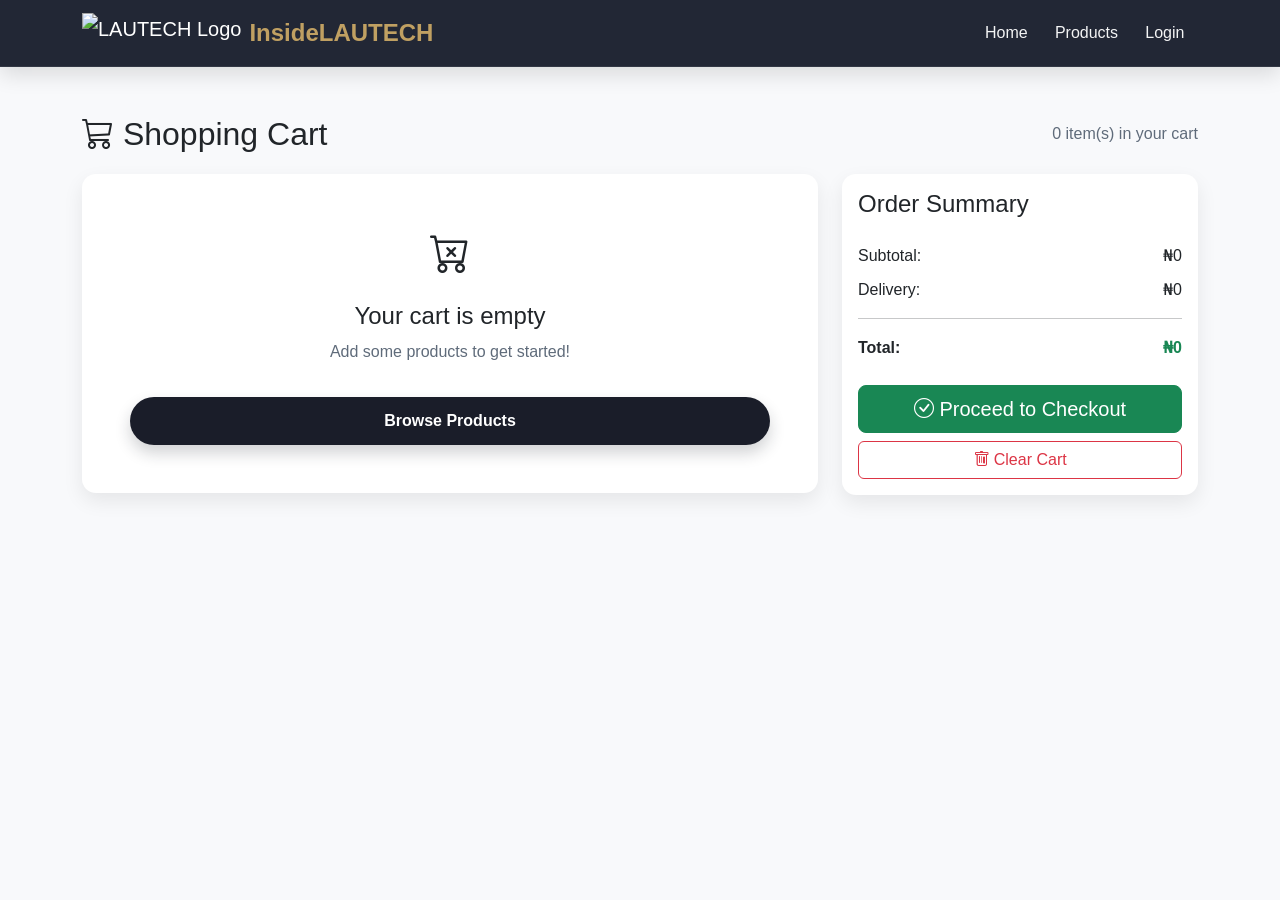
==== pages/cart.html @ 65b155cd "Enhance product and cart pages: update product listings, improve cart layout, and add item count dis" ====
<!DOCTYPE html>
<html lang="en">

<head>
    <meta charset="UTF-8">
    <meta name="viewport" content="width=device-width, initial-scale=1.0">
    <title>Shopping Cart - InsideLAUTECH</title>
    <link href="https://cdn.jsdelivr.net/npm/bootstrap@5.3.0/dist/css/bootstrap.min.css" rel="stylesheet">
    <link rel="stylesheet" href="https://cdn.jsdelivr.net/npm/bootstrap-icons@1.10.0/font/bootstrap-icons.css">
    <link rel="stylesheet" href="../css/styles.css">
    <style>
        .cart-page {
            background: #f8f9fb;
            min-height: 100vh;
        }

        .cart-header {
            display: flex;
            justify-content: space-between;
            align-items: center;
            flex-wrap: wrap;
            gap: 0.75rem;
            margin-bottom: 1.3rem;
        }

        .cart-header p {
            margin-bottom: 0;
            color: #5f6b7a;
        }

        .cart-item-card,
        .cart-summary-card,
        .empty-cart-card {
            border: 0;
            border-radius: 14px;
            box-shadow: 0 8px 20px rgba(0, 0, 0, 0.08);
        }

        .cart-item-card {
            overflow: hidden;
            border-left: 4px solid rgba(192, 160, 98, 0.55);
        }

        .cart-thumb {
            width: 80px;
            height: 80px;
            object-fit: cover;
            border-radius: 10px;
            border: 1px solid #eef1f5;
        }

        .qty-btn {
            min-width: 34px;
            border-radius: 8px !important;
        }

        .qty-input {
            max-width: 56px;
            border-radius: 8px !important;
            font-weight: 600;
            background: #f8fafc;
        }

        .cart-item-price {
            color: #7f642e;
            font-weight: 700;
        }

        @media (max-width: 767px) {
            .cart-summary-card {
                margin-top: 1rem;
            }

            .cart-item-meta {
                margin-top: 0.75rem;
            }
        }
    </style>
</head>

<body class="cart-page">
    <nav class="navbar navbar-expand-lg navbar-dark bg-dark sticky-top">
        <div class="container">
            <a class="navbar-brand d-flex align-items-center" href="../index.html">
                <img src="../assets/lautech.png" alt="LAUTECH Logo" height="40" class="me-2">
                <span class="brand-text">InsideLAUTECH</span>
            </a>
            <button class="navbar-toggler" type="button" data-bs-toggle="collapse" data-bs-target="#navbarNav">
                <span class="navbar-toggler-icon"></span>
            </button>
            <div class="collapse navbar-collapse" id="navbarNav">
                <ul class="navbar-nav ms-auto">
                    <li class="nav-item">
                        <a class="nav-link" href="../index.html">Home</a>
                    </li>
                    <li class="nav-item">
                        <a class="nav-link" href="products.html">Products</a>
                    </li>
                    <li class="nav-item">
                        <a class="nav-link" href="login.html">Login</a>
                    </li>
                </ul>
            </div>
        </div>
    </nav>

    <div class="container my-5">
        <div class="cart-header">
            <h2 class="text-dark mb-0"><i class="bi bi-cart3"></i> Shopping Cart</h2>
            <p id="cartMeta">0 item(s) in your cart</p>
        </div>

        <div class="row">
            <div class="col-md-8">
                <div id="cartItems">
                    <!-- Cart items will load here -->
                </div>
            </div>

            <div class="col-md-4">
                <div class="card cart-summary-card bg-white text-dark">
                    <div class="card-body">
                        <h4 class="mb-4">Order Summary</h4>
                        <div class="d-flex justify-content-between mb-2">
                            <span>Subtotal:</span>
                            <span id="subtotal">₦0</span>
                        </div>
                        <div class="d-flex justify-content-between mb-2">
                            <span>Delivery:</span>
                            <span id="delivery">₦500</span>
                        </div>
                        <hr>
                        <div class="d-flex justify-content-between mb-4">
                            <strong>Total:</strong>
                            <strong id="total" class="text-success">₦0</strong>
                        </div>
                        <button onclick="checkout()" class="btn btn-success w-100 btn-lg">
                            <i class="bi bi-check-circle"></i> Proceed to Checkout
                        </button>
                        <button onclick="clearCart()" class="btn btn-outline-danger w-100 mt-2">
                            <i class="bi bi-trash"></i> Clear Cart
                        </button>
                    </div>
                </div>
            </div>
        </div>
    </div>

    <script src="../js/main.js"></script>
    <script src="https://js.paystack.co/v1/inline.js"></script>
    <script>
        const renderCart = () => {
            const cartItems = document.getElementById('cartItems')
            const cartMeta = document.getElementById('cartMeta')
            const totalItems = cart.reduce((sum, item) => sum + item.quantity, 0)

            if (cartMeta) {
                cartMeta.textContent = `${totalItems} item(s) in your cart`
            }

            if (cart.length === 0) {
                cartItems.innerHTML = `
                    <div class="card empty-cart-card bg-white text-center p-5">
                        <i class="bi bi-cart-x fs-1 mb-3"></i>
                        <h4>Your cart is empty</h4>
                        <p class="text-muted">Add some products to get started!</p>
                        <a href="products.html" class="btn btn-primary mt-3">Browse Products</a>
                    </div>
                `
                updateSummary()
                return
            }

            cartItems.innerHTML = cart.map(item => `
                <div class="card cart-item-card bg-white text-dark mb-3">
                    <div class="card-body">
                        <div class="row align-items-center">
                            <div class="col-md-2">
                                <img src="${item.image}" class="cart-thumb" alt="${item.name}"
                                     onerror="this.src='https://via.placeholder.com/100?text=${item.name}'"
                                     >
                            </div>
                            <div class="col-md-4">
                                <h5>${item.name}</h5>
                                <p class="text-muted small mb-0">${item.description || 'Campus product item'}</p>
                            </div>
                            <div class="col-md-2 cart-item-meta">
                                <p class="cart-item-price mb-0">₦${item.price.toLocaleString()}</p>
                            </div>
                            <div class="col-md-2 cart-item-meta">
                                <div class="input-group">
                                    <button class="btn btn-outline-secondary qty-btn" onclick="changeQuantity(${item.id}, ${item.quantity - 1})">-</button>
                                    <input type="text" class="form-control text-center qty-input" value="${item.quantity}" readonly>
                                    <button class="btn btn-outline-secondary qty-btn" onclick="changeQuantity(${item.id}, ${item.quantity + 1})">+</button>
                                </div>
                            </div>
                            <div class="col-md-2 text-end cart-item-meta">
                                <p class="fw-bold mb-2">₦${(item.price * item.quantity).toLocaleString()}</p>
                                <button onclick="removeItem(${item.id})" class="btn btn-sm btn-danger">
                                    <i class="bi bi-trash"></i> Remove
                                </button>
                            </div>
                        </div>
                    </div>
                </div>
            `).join('')

            updateSummary()
        }

        const updateSummary = () => {
            const subtotal = getCartTotal()
            const delivery = cart.length > 0 ? 500 : 0
            const total = subtotal + delivery

            document.getElementById('subtotal').textContent = `₦${subtotal.toLocaleString()}`
            document.getElementById('delivery').textContent = `₦${delivery.toLocaleString()}`
            document.getElementById('total').textContent = `₦${total.toLocaleString()}`
        }

        const changeQuantity = (id, newQty) => {
            updateQuantity(id, newQty)
            renderCart()
        }

        const removeItem = (id) => {
            removeFromCart(id)
            renderCart()
            showToast('Item removed from cart.', 'info')
        }

        const clearCart = () => {
            if (cart.length === 0) {
                showToast('Your cart is already empty.', 'info')
                return
            }

            cart = []
            localStorage.setItem('insidelautech_cart', JSON.stringify(cart))
            renderCart()
            updateCartCount()
            showToast('Cart cleared.', 'info')
        }

        const checkout = () => {
            const user = checkSession()
            if (!user) {
                showToast('Please login to checkout', 'warning')
                window.location.href = 'login.html'
                return
            }

            if (cart.length === 0) {
                showToast('Your cart is empty!', 'warning')
                return
            }

            const totalAmount = getCartTotal() + 500
            const paymentReference = `INSIDE-${Date.now()}`

            payWithPaystack({
                amount: totalAmount,
                email: user.email,
                reference: paymentReference,
                metadata: {
                    custom_fields: [
                        { display_name: 'Customer Name', variable_name: 'customer_name', value: user.name || 'Student' },
                        { display_name: 'Cart Items', variable_name: 'cart_items', value: `${cart.length}` }
                    ]
                },
                onSuccess: () => {
                    showToast(`Payment successful! Total: ₦${totalAmount.toLocaleString()}`, 'success')
                    cart = []
                    localStorage.setItem('insidelautech_cart', JSON.stringify(cart))
                    updateCartCount()
                    renderCart()
                    setTimeout(() => {
                        window.location.href = 'dashboard.html'
                    }, 1300)
                },
                onCancel: () => {
                    showToast('Payment cancelled.', 'info')
                }
            })
        }

        renderCart()

    </script>
    <script src="https://cdn.jsdelivr.net/npm/bootstrap@5.3.0/dist/js/bootstrap.bundle.min.js"></script>
</body>

</html>
---- css/styles.css ----
/* Custom CSS Variables */
:root {
    --lautech-gold: #C0A062;
    --lautech-dark: #1a1d29;
    --navbar-dark-soft: #222735;
    --light-blue: #e3f2fd;
    --light-green: #e8f5e9;
    --light-yellow: #fff9e6;
    --light-purple: #f3e5f5;
    --light-red: #ffebee;
}

/* Global Styles */
* {
    margin: 0;
    padding: 0;
    box-sizing: border-box;
}

body {
    font-family: 'Segoe UI', Tahoma, Geneva, Verdana, sans-serif;
    color: #333;
    overflow-x: hidden;
    line-height: 1.6;
}

section {
    position: relative;
}

#categories,
#products,
#services,
#tutorials,
#testimonials {
    padding-top: 5rem !important;
    padding-bottom: 5rem !important;
}

.display-5 {
    letter-spacing: -0.02em;
}

.text-muted {
    color: #5f6b7a !important;
}

/* Smooth Scrolling */
html {
    scroll-behavior: smooth;
}

/* Navigation Bar */
.navbar {
    box-shadow: 0 8px 20px rgba(0, 0, 0, 0.12);
    transition: background-color 0.25s ease, box-shadow 0.25s ease;
}

.navbar.bg-dark {
    background-color: var(--navbar-dark-soft) !important;
    border-bottom: 1px solid rgba(255, 255, 255, 0.08);
}

.navbar.scrolled {
    background-color: rgba(34, 39, 53, 0.96) !important;
    box-shadow: 0 12px 24px rgba(0, 0, 0, 0.18);
}

.navbar-brand .brand-text {
    font-weight: 700;
    font-size: 1.5rem;
    color: var(--lautech-gold) !important;
}

.navbar-brand img {
    transition: transform 0.3s ease;
}

.navbar-brand:hover img {
    transform: scale(1.1);
}

.nav-link {
    color: rgba(255, 255, 255, 0.95) !important;
    font-weight: 500;
    padding: 0.5rem 0.85rem !important;
    border-radius: 10px;
    transition: all 0.3s ease;
    position: relative;
}

.nav-link:hover {
    color: var(--lautech-gold) !important;
    background-color: rgba(255, 255, 255, 0.08);
    transform: translateY(-2px);
}

.nav-link:focus-visible {
    outline: 2px solid var(--lautech-gold);
    outline-offset: 2px;
    border-radius: 6px;
}

.nav-link.active {
    color: var(--lautech-gold) !important;
    background-color: rgba(192, 160, 98, 0.14);
}

.nav-link::after {
    content: '';
    position: absolute;
    width: 0;
    height: 2px;
    bottom: 0;
    left: 50%;
    background-color: var(--lautech-gold);
    transition: all 0.3s ease;
    transform: translateX(-50%);
}

.nav-link:hover::after {
    width: 80%;
}

.nav-link.active::after {
    width: 80%;
}

#cartCount {
    border-radius: 999px;
    font-size: 0.72rem;
    padding: 0.35rem 0.45rem;
    margin-left: 0.3rem;
    box-shadow: 0 4px 10px rgba(220, 53, 69, 0.3);
}

.btn-signup {
    background-color: var(--lautech-gold) !important;
    color: white !important;
    border-radius: 25px;
    padding: 8px 20px !important;
}

.btn-signup:hover {
    background-color: #a88a4f !important;
    transform: translateY(-2px) !important;
}

/* Navbar Responsive Fix */
@media (max-width: 991px) {
    .navbar-collapse {
        text-align: center;
    }

    .navbar-nav {
        align-items: center;
    }

    .nav-item {
        margin: 0.5rem 0;
    }

    .btn-signup {
        margin-top: 0.5rem;
        display: inline-block;
    }
}

/* Hero Section */
.hero-section {
    background:
        linear-gradient(135deg, rgba(192, 160, 98, 0.85) 0%, rgba(139, 112, 69, 0.85) 100%),
        url('https://imgs.search.brave.com/hrksWbTrGpzSMRdraLFMOMEQd58bjjP-NV-D7b5cMng/rs:fit:500:0:1:0/g:ce/aHR0cHM6Ly91cGxv/YWQud2lraW1lZGlh/Lm9yZy93aWtpcGVk/aWEvY29tbW9ucy9i/L2IzL0xBVVRFQ0hf/Z2F0ZSxfT2dib21v/c2hvLmpwZw') center center;
    background-size: cover;
    background-attachment: fixed;
    min-height: 70vh;
    display: flex;
    align-items: center;
    position: relative;
    overflow: hidden;
}

.hero-section::before {
    content: '';
    position: absolute;
    top: 0;
    left: 0;
    right: 0;
    bottom: 0;
    background: url('data:image/svg+xml,<svg width="100" height="100" xmlns="http://www.w3.org/2000/svg"><circle cx="50" cy="50" r="2" fill="rgba(255,255,255,0.1)"/></svg>');
    animation: float 20s linear infinite;
    pointer-events: none;
}

@keyframes float {
    0% {
        transform: translateY(0) translateX(0);
    }

    100% {
        transform: translateY(-100px) translateX(100px);
    }
}

.hero-content {
    position: relative;
    z-index: 2;
}

.hero-section h1 {
    color: white;
    text-shadow: 2px 2px 4px rgba(0, 0, 0, 0.2);
}

.hero-section p {
    color: white;
}

.btn-primary {
    background-color: var(--lautech-dark) !important;
    border: none !important;
    padding: 12px 30px;
    border-radius: 30px;
    font-weight: 600;
    transition: all 0.3s ease;
    box-shadow: 0 8px 16px rgba(26, 29, 41, 0.2);
}

.btn-primary:hover {
    background-color: #0f1117 !important;
    transform: translateY(-3px);
    box-shadow: 0 10px 20px rgba(0, 0, 0, 0.2);
}

.btn-outline-light {
    border: 2px solid white;
    padding: 12px 30px;
    border-radius: 30px;
    font-weight: 600;
    transition: all 0.3s ease;
}

.btn-outline-light:hover {
    background-color: white;
    color: var(--lautech-gold) !important;
    transform: translateY(-3px);
}

/* Animations */
@keyframes fadeInUp {
    from {
        opacity: 0;
        transform: translateY(30px);
    }

    to {
        opacity: 1;
        transform: translateY(0);
    }
}

.fade-in-up {
    animation: fadeInUp 0.8s ease-out forwards;
    opacity: 0;
}

.fade-in-up.delay-1 {
    animation-delay: 0.2s;
}

.fade-in-up.delay-2 {
    animation-delay: 0.4s;
}

.fade-in {
    animation: fadeInUp 0.8s ease-out forwards;
    opacity: 0;
}

.fade-in.delay-1 {
    animation-delay: 0.2s;
}

/* Category Cards */
.category-card {
    padding: 2rem 1rem;
    background: white;
    border-radius: 15px;
    border: 1px solid rgba(26, 29, 41, 0.06);
    transition: all 0.3s ease;
    cursor: pointer;
}

.category-icon {
    width: 80px;
    height: 80px;
    border-radius: 50%;
    display: flex;
    align-items: center;
    justify-content: center;
    margin: 0 auto;
    transition: all 0.3s ease;
}

.bg-light-blue {
    background-color: var(--light-blue);
    color: #1976d2;
}

.bg-light-green {
    background-color: var(--light-green);
    color: #388e3c;
}

.bg-light-yellow {
    background-color: var(--light-yellow);
    color: #f57c00;
}

.bg-light-purple {
    background-color: var(--light-purple);
    color: #7b1fa2;
}

.bg-light-red {
    background-color: var(--light-red);
    color: #d32f2f;
}

.card-hover {
    transition: transform 0.3s ease, box-shadow 0.3s ease;
}

.card-hover:hover {
    transform: translateY(-8px);
    box-shadow: 0 18px 36px rgba(0, 0, 0, 0.12);
}

.category-card:hover .category-icon {
    transform: scale(1.1) rotate(5deg);
}

/* Product Cards */
.product-card {
    border: none;
    border-radius: 15px;
    overflow: hidden;
    border: 1px solid rgba(26, 29, 41, 0.06);
    box-shadow: 0 5px 15px rgba(0, 0, 0, 0.1);
    transition: transform 0.3s ease, box-shadow 0.3s ease;
}

.product-card img {
    height: 250px;
    object-fit: cover;
    transition: transform 0.3s ease;
}

.product-card:hover img {
    transform: scale(1.1);
}

.product-card .card-body {
    padding: 1.5rem;
    background: linear-gradient(180deg, #ffffff 0%, #fdfdfd 100%);
}

.product-card .price {
    font-size: 1.5rem;
    font-weight: 700;
    color: var(--lautech-gold);
}

.product-card .btn-sm {
    padding: 8px 20px;
    border-radius: 20px;
    font-weight: 600;
}

.order-btn {
    background-color: var(--lautech-gold) !important;
    border: none !important;
}

.order-btn:hover {
    background-color: #a88a4f !important;
}

/* Service Cards */
.service-card {
    padding: 3rem 2rem;
    background: white;
    border-radius: 15px;
    border: 1px solid rgba(26, 29, 41, 0.06);
    transition: all 0.3s ease;
    height: 100%;
}

.service-icon {
    width: 100px;
    height: 100px;
    border-radius: 50%;
    display: flex;
    align-items: center;
    justify-content: center;
    margin: 0 auto;
    transition: all 0.3s ease;
}

.service-card:hover .service-icon {
    transform: scale(1.1);
    box-shadow: 0 10px 25px rgba(0, 0, 0, 0.1);
}

/* Testimonial Cards */
.testimonial-card {
    padding: 2rem;
    background: white;
    border-radius: 15px;
    border: 1px solid rgba(26, 29, 41, 0.06);
    box-shadow: 0 5px 15px rgba(0, 0, 0, 0.1);
    height: 100%;
    transition: all 0.3s ease;
}

.testimonial-card img {
    border: 3px solid var(--lautech-gold);
}

/* Circular avatar for testimonials: enforces circle and crops images */
.testimonial-avatar {
    width: 64px;
    height: 64px;
    object-fit: cover;
    object-position: center;
    border-radius: 50%;
    border: 3px solid var(--lautech-gold);
    display: inline-block;
}

/* Smaller avatar on very small screens */
@media (max-width: 576px) {
    .testimonial-avatar {
        width: 48px;
        height: 48px;
        border-width: 2px;
    }
}

/* CTA Section */
.cta-section {
    background: linear-gradient(135deg, var(--lautech-gold) 0%, #8b7045 100%);
    position: relative;
    overflow: hidden;
}

.cta-section::before {
    content: '';
    position: absolute;
    top: -50%;
    right: -10%;
    width: 500px;
    height: 500px;
    background: rgba(255, 255, 255, 0.1);
    border-radius: 50%;
}

.btn-warning {
    background-color: #ffa726 !important;
    border: none !important;
    padding: 12px 30px;
    border-radius: 30px;
    font-weight: 600;
    transition: all 0.3s ease;
}

.btn-warning:hover {
    background-color: #fb8c00 !important;
    transform: translateY(-3px);
    box-shadow: 0 10px 20px rgba(0, 0, 0, 0.2);
}

/* Footer */
.footer {
    background:
        radial-gradient(circle at 20% 20%, rgba(192, 160, 98, 0.18) 0%, rgba(192, 160, 98, 0) 35%),
        var(--lautech-dark);
    border-top: 1px solid rgba(255, 255, 255, 0.08);
}

.footer .footer-title {
    font-size: 1rem;
    letter-spacing: 0.02em;
    margin-bottom: 1rem;
}

.footer .footer-text {
    color: rgba(255, 255, 255, 0.78) !important;
}

.footer .footer-links li {
    margin-bottom: 0.6rem;
}

.footer a {
    text-decoration: none;
    color: rgba(255, 255, 255, 0.86) !important;
    transition: color 0.3s ease, transform 0.3s ease;
    display: inline-flex;
    align-items: center;
}

.footer a:hover {
    color: var(--lautech-gold) !important;
    transform: translateX(4px);
}

.social-icons a {
    width: 38px;
    height: 38px;
    border-radius: 50%;
    justify-content: center;
    background: rgba(255, 255, 255, 0.08);
    transition: all 0.3s ease;
}

.social-icons a:hover {
    transform: translateY(-5px);
    background: rgba(192, 160, 98, 0.22);
    color: var(--lautech-gold) !important;
}

.footer-divider {
    border-color: rgba(255, 255, 255, 0.15) !important;
}

.footer-bottom {
    color: rgba(255, 255, 255, 0.72) !important;
    letter-spacing: 0.02em;
}

/* Responsive Design */
@media (max-width: 768px) {

    #categories,
    #products,
    #services,
    #tutorials,
    #testimonials {
        padding-top: 4rem !important;
        padding-bottom: 4rem !important;
    }

    .hero-section {
        min-height: 60vh;
        padding: 2rem 0;
        background-attachment: scroll;
    }

    .hero-section h1 {
        font-size: 2.5rem;
    }

    .hero-buttons {
        display: flex;
        flex-direction: column;
        align-items: center;
        gap: 0.5rem;
    }

    .hero-buttons .btn {
        width: 100%;
        max-width: 300px;
        margin: 0 !important;
    }

    .category-card {
        padding: 1.5rem 0.5rem;
    }

    .category-icon {
        width: 60px;
        height: 60px;
    }

    .category-icon i {
        font-size: 1.5rem !important;
    }

    .product-card img {
        height: 200px;
    }

    .service-card {
        padding: 2rem 1rem;
    }

    .service-icon {
        width: 80px;
        height: 80px;
    }
}

@media (max-width: 576px) {

    #categories,
    #products,
    #services,
    #tutorials,
    #testimonials {
        padding-top: 3.25rem !important;
        padding-bottom: 3.25rem !important;
    }

    .hero-section {
        min-height: 50vh;
        background-attachment: scroll;
    }

    .hero-section h1 {
        font-size: 1.75rem;
        text-shadow: 2px 2px 8px rgba(0, 0, 0, 0.5);
    }

    .hero-section .lead {
        font-size: 1rem;
        text-shadow: 1px 1px 4px rgba(0, 0, 0, 0.5);
    }

    .btn-lg {
        padding: 12px 20px;
        font-size: 0.95rem;
    }

    .hero-buttons .btn {
        max-width: 280px;
    }

    .display-5 {
        font-size: 2rem;
    }

    .category-card h5 {
        font-size: 0.9rem;
    }

    .navbar-brand .brand-text {
        font-size: 1.1rem;
    }

    .navbar-brand img {
        height: 35px;
    }
}

/* Loading Animation */
@keyframes pulse {

    0%,
    100% {
        opacity: 1;
    }

    50% {
        opacity: 0.5;
    }
}

.pulse {
    animation: pulse 2s ease-in-out infinite;
}

/* Toast Notifications */
.toast-container-custom {
    position: fixed;
    top: 1rem;
    right: 1rem;
    z-index: 1100;
    display: flex;
    flex-direction: column;
    gap: 0.75rem;
    width: min(92vw, 360px);
}

.toast-custom {
    display: flex;
    align-items: center;
    justify-content: space-between;
    gap: 0.75rem;
    padding: 0.875rem 1rem;
    border-radius: 12px;
    color: #fff;
    box-shadow: 0 10px 24px rgba(0, 0, 0, 0.2);
    transform: translateY(-10px);
    opacity: 0;
    transition: opacity 0.25s ease, transform 0.25s ease;
}

.toast-custom.show {
    transform: translateY(0);
    opacity: 1;
}

.toast-success {
    background: linear-gradient(135deg, #1f8f4b 0%, #2e7d32 100%);
}

.toast-error {
    background: linear-gradient(135deg, #c62828 0%, #9f1d1d 100%);
}

.toast-warning {
    background: linear-gradient(135deg, #ff8f00 0%, #ef6c00 100%);
}

.toast-info {
    background: linear-gradient(135deg, #1565c0 0%, #0d47a1 100%);
}

.toast-close {
    border: 0;
    background: transparent;
    color: rgba(255, 255, 255, 0.95);
    font-size: 1.2rem;
    line-height: 1;
    cursor: pointer;
    padding: 0;
}

.toast-close:hover {
    color: #fff;
}

@media (max-width: 576px) {
    .toast-container-custom {
        top: 0.75rem;
        right: 0.5rem;
        left: 0.5rem;
        width: auto;
    }
}
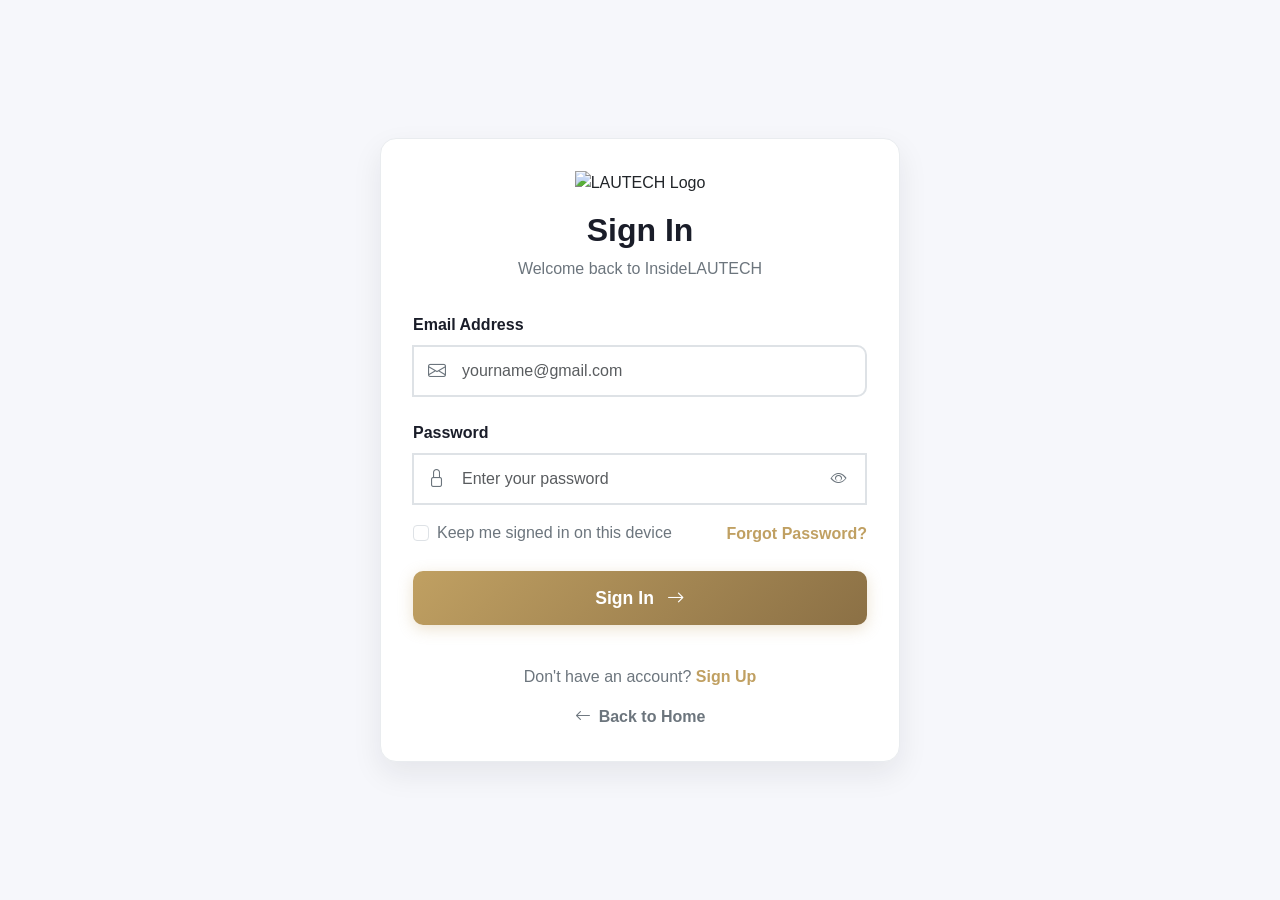
==== commit 110ebc97: "Enhance cart and product pages: implement data attributes for image error handling and improve event" ====
--- a/pages/cart.html
+++ b/pages/cart.html
@@ -97,7 +97,14 @@
                         <a class="nav-link" href="products.html">Products</a>
                     </li>
                     <li class="nav-item">
-                        <a class="nav-link" href="login.html">Login</a>
+                        <a class="nav-link" href="cart.html" id="cartNavLink"><i class="bi bi-cart3"></i> Cart <span
+                                id="cartCount" class="badge bg-danger">0</span></a>
+                    </li>
+                    <li class="nav-item">
+                        <a class="nav-link" href="login.html" id="loginLink">Login</a>
+                    </li>
+                    <li class="nav-item">
+                        <a class="nav-link" href="signup.html" id="signupLink">Sign Up</a>
                     </li>
                 </ul>
             </div>
@@ -176,8 +183,8 @@
                     <div class="card-body">
                         <div class="row align-items-center">
                             <div class="col-md-2">
-                                <img src="${item.image}" class="cart-thumb" alt="${item.name}"
-                                     onerror="this.src='https://via.placeholder.com/100?text=${item.name}'"
+                                  <img src="${item.image}" class="cart-thumb" alt="${item.name}"
+                                      data-fallback-label="Item" data-fallback-width="100" data-fallback-height="100"
                                      >
                             </div>
                             <div class="col-md-4">
@@ -189,14 +196,14 @@
                             </div>
                             <div class="col-md-2 cart-item-meta">
                                 <div class="input-group">
-                                    <button class="btn btn-outline-secondary qty-btn" onclick="changeQuantity(${item.id}, ${item.quantity - 1})">-</button>
+                                    <button class="btn btn-outline-secondary qty-btn" data-action="decrease" data-item-id="${item.id}">-</button>
                                     <input type="text" class="form-control text-center qty-input" value="${item.quantity}" readonly>
-                                    <button class="btn btn-outline-secondary qty-btn" onclick="changeQuantity(${item.id}, ${item.quantity + 1})">+</button>
+                                    <button class="btn btn-outline-secondary qty-btn" data-action="increase" data-item-id="${item.id}">+</button>
                                 </div>
                             </div>
                             <div class="col-md-2 text-end cart-item-meta">
                                 <p class="fw-bold mb-2">₦${(item.price * item.quantity).toLocaleString()}</p>
-                                <button onclick="removeItem(${item.id})" class="btn btn-sm btn-danger">
+                                <button class="btn btn-sm btn-danger" data-action="remove" data-item-id="${item.id}">
                                     <i class="bi bi-trash"></i> Remove
                                 </button>
                             </div>
@@ -205,6 +212,16 @@
                 </div>
             `).join('')
 
+            const imageElements = cartItems.querySelectorAll('img[data-fallback-label]')
+            imageElements.forEach((img) => {
+                img.addEventListener('error', () => {
+                    const label = img.getAttribute('data-fallback-label') || 'Item'
+                    const width = Number(img.getAttribute('data-fallback-width') || 100)
+                    const height = Number(img.getAttribute('data-fallback-height') || 100)
+                    img.src = getFallbackImage(label, width, height)
+                }, { once: true })
+            })
+
             updateSummary()
         }
 
@@ -227,6 +244,34 @@
             removeFromCart(id)
             renderCart()
             showToast('Item removed from cart.', 'info')
+        }
+
+        const cartItemsContainer = document.getElementById('cartItems')
+        if (cartItemsContainer) {
+            cartItemsContainer.addEventListener('click', (event) => {
+                const actionButton = event.target.closest('button[data-action][data-item-id]')
+                if (!actionButton) {
+                    return
+                }
+
+                const itemId = Number(actionButton.getAttribute('data-item-id'))
+                const action = actionButton.getAttribute('data-action')
+                const currentItem = cart.find((entry) => entry.id === itemId)
+
+                if (!itemId || !action) {
+                    return
+                }
+
+                if (action === 'decrease') {
+                    const currentQty = currentItem ? currentItem.quantity : 1
+                    changeQuantity(itemId, currentQty - 1)
+                } else if (action === 'increase') {
+                    const currentQty = currentItem ? currentItem.quantity : 0
+                    changeQuantity(itemId, currentQty + 1)
+                } else if (action === 'remove') {
+                    removeItem(itemId)
+                }
+            })
         }
 
         const clearCart = () => {
@@ -284,7 +329,15 @@
             })
         }
 
-        renderCart()
+        const activeUser = checkSession()
+        if (!activeUser) {
+            showToast('Please login to access your cart', 'warning')
+            setTimeout(() => {
+                window.location.href = 'login.html'
+            }, 900)
+        } else {
+            renderCart()
+        }
 
     </script>
     <script src="https://cdn.jsdelivr.net/npm/bootstrap@5.3.0/dist/js/bootstrap.bundle.min.js"></script>
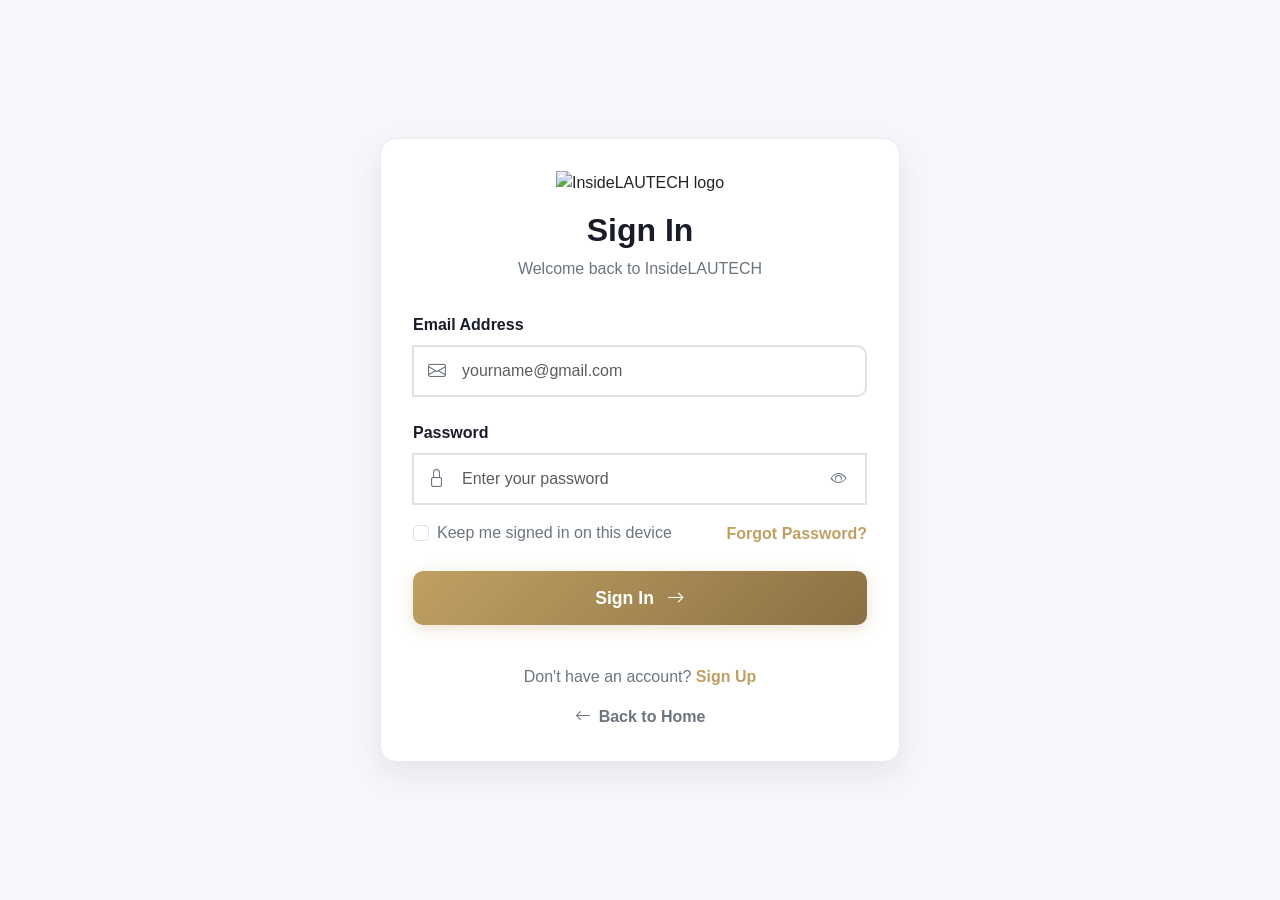
==== commit c91ff094: "Update logo alt text and class names: standardize logo descriptions and improve consistency in navba" ====
--- a/pages/cart.html
+++ b/pages/cart.html
@@ -5,12 +5,14 @@
     <meta charset="UTF-8">
     <meta name="viewport" content="width=device-width, initial-scale=1.0">
     <title>Shopping Cart - InsideLAUTECH</title>
+    <link rel="icon" type="image/png"
+        href="https://www.clipartmax.com/png/middle/258-2587546_%5Bgood-news%5D-lautech-resumes-on-15th-of-september-and-ladoke-akintola-university.png">
     <link href="https://cdn.jsdelivr.net/npm/bootstrap@5.3.0/dist/css/bootstrap.min.css" rel="stylesheet">
     <link rel="stylesheet" href="https://cdn.jsdelivr.net/npm/bootstrap-icons@1.10.0/font/bootstrap-icons.css">
     <link rel="stylesheet" href="../css/styles.css">
     <style>
         .cart-page {
-            background: #f8f9fb;
+            background: #f7f8fa;
             min-height: 100vh;
         }
 
@@ -33,12 +35,12 @@
         .empty-cart-card {
             border: 0;
             border-radius: 14px;
-            box-shadow: 0 8px 20px rgba(0, 0, 0, 0.08);
+            box-shadow: 0 8px 18px rgba(17, 24, 39, 0.08);
         }
 
         .cart-item-card {
             overflow: hidden;
-            border-left: 4px solid rgba(192, 160, 98, 0.55);
+            border-left: 4px solid rgba(192, 160, 98, 0.45);
         }
 
         .cart-thumb {
@@ -82,8 +84,7 @@
     <nav class="navbar navbar-expand-lg navbar-dark bg-dark sticky-top">
         <div class="container">
             <a class="navbar-brand d-flex align-items-center" href="../index.html">
-                <img src="../assets/lautech.png" alt="LAUTECH Logo" height="40" class="me-2">
-                <span class="brand-text">InsideLAUTECH</span>
+                <img src="../assets/lautech.png" alt="InsideLAUTECH logo" class="brand-logo">
             </a>
             <button class="navbar-toggler" type="button" data-bs-toggle="collapse" data-bs-target="#navbarNav">
                 <span class="navbar-toggler-icon"></span>
@@ -141,10 +142,10 @@
                             <strong>Total:</strong>
                             <strong id="total" class="text-success">₦0</strong>
                         </div>
-                        <button onclick="checkout()" class="btn btn-success w-100 btn-lg">
+                        <button onclick="checkout()" class="btn btn-primary w-100 btn-lg">
                             <i class="bi bi-check-circle"></i> Proceed to Checkout
                         </button>
-                        <button onclick="clearCart()" class="btn btn-outline-danger w-100 mt-2">
+                        <button onclick="clearCart()" class="btn btn-outline-secondary w-100 mt-2">
                             <i class="bi bi-trash"></i> Clear Cart
                         </button>
                     </div>
@@ -153,6 +154,8 @@
         </div>
     </div>
 
+    <script src="../data/products-data.js"></script>
+    <script src="../data/price-overrides.js"></script>
     <script src="../js/main.js"></script>
     <script src="https://js.paystack.co/v1/inline.js"></script>
     <script>
@@ -302,6 +305,7 @@
 
             const totalAmount = getCartTotal() + 500
             const paymentReference = `INSIDE-${Date.now()}`
+            const cartItemsCopy = [...cart]
 
             payWithPaystack({
                 amount: totalAmount,
@@ -313,8 +317,11 @@
                         { display_name: 'Cart Items', variable_name: 'cart_items', value: `${cart.length}` }
                     ]
                 },
-                onSuccess: () => {
+                onSuccess: (response) => {
                     showToast(`Payment successful! Total: ₦${totalAmount.toLocaleString()}`, 'success')
+
+                    createOrder(cartItemsCopy, totalAmount, user.email, user.name, user.email, paymentReference)
+
                     cart = []
                     localStorage.setItem('insidelautech_cart', JSON.stringify(cart))
                     updateCartCount()
--- a/css/styles.css
+++ b/css/styles.css
@@ -3,11 +3,12 @@
     --lautech-gold: #C0A062;
     --lautech-dark: #1a1d29;
     --navbar-dark-soft: #222735;
-    --light-blue: #e3f2fd;
-    --light-green: #e8f5e9;
-    --light-yellow: #fff9e6;
-    --light-purple: #f3e5f5;
-    --light-red: #ffebee;
+    --section-space: 4.5rem;
+    --light-blue: #f5efe2;
+    --light-green: #f8f3e8;
+    --light-yellow: #fbf6eb;
+    --light-purple: #f3ede2;
+    --light-red: #f6efe3;
 }
 
 /* Global Styles */
@@ -19,9 +20,21 @@
 
 body {
     font-family: 'Segoe UI', Tahoma, Geneva, Verdana, sans-serif;
-    color: #333;
+    color: #1f2933;
     overflow-x: hidden;
     line-height: 1.6;
+    background: #f8f9fb;
+}
+
+a:focus-visible,
+button:focus-visible,
+input:focus-visible,
+select:focus-visible,
+textarea:focus-visible,
+.btn:focus-visible {
+    outline: 3px solid rgba(192, 160, 98, 0.55) !important;
+    outline-offset: 2px;
+    box-shadow: none !important;
 }
 
 section {
@@ -31,14 +44,33 @@
 #categories,
 #products,
 #services,
-#tutorials,
 #testimonials {
-    padding-top: 5rem !important;
-    padding-bottom: 5rem !important;
+    padding-top: var(--section-space) !important;
+    padding-bottom: var(--section-space) !important;
+}
+
+.display-3 {
+    font-size: clamp(2rem, 4.2vw, 3.4rem);
+    letter-spacing: -0.03em;
+    line-height: 1.12;
 }
 
 .display-5 {
+    font-size: clamp(1.6rem, 3vw, 2.5rem);
     letter-spacing: -0.02em;
+    line-height: 1.2;
+}
+
+.lead {
+    font-size: clamp(1rem, 1.6vw, 1.2rem);
+    line-height: 1.55;
+}
+
+.text-center>.text-muted,
+.text-center>.lead {
+    max-width: 680px;
+    margin-left: auto;
+    margin-right: auto;
 }
 
 .text-muted {
@@ -52,7 +84,7 @@
 
 /* Navigation Bar */
 .navbar {
-    box-shadow: 0 8px 20px rgba(0, 0, 0, 0.12);
+    box-shadow: 0 6px 16px rgba(0, 0, 0, 0.1);
     transition: background-color 0.25s ease, box-shadow 0.25s ease;
 }
 
@@ -70,6 +102,18 @@
     font-weight: 700;
     font-size: 1.5rem;
     color: var(--lautech-gold) !important;
+}
+
+.brand-logo {
+    height: 40px;
+    width: auto;
+    max-width: 220px;
+    object-fit: contain;
+}
+
+.footer-brand-logo {
+    height: 46px;
+    max-width: 240px;
 }
 
 .navbar-brand img {
@@ -92,7 +136,7 @@
 .nav-link:hover {
     color: var(--lautech-gold) !important;
     background-color: rgba(255, 255, 255, 0.08);
-    transform: translateY(-2px);
+    transform: translateY(-1px);
 }
 
 .nav-link:focus-visible {
@@ -127,11 +171,22 @@
 }
 
 #cartCount {
+    background-color: #dc3545 !important;
+    color: #fff !important;
     border-radius: 999px;
     font-size: 0.72rem;
-    padding: 0.35rem 0.45rem;
-    margin-left: 0.3rem;
-    box-shadow: 0 4px 10px rgba(220, 53, 69, 0.3);
+    padding: 0.28rem 0.42rem;
+    margin-left: 0.4rem;
+    min-width: 1.35rem;
+    height: 1.35rem;
+    display: inline-flex;
+    align-items: center;
+    justify-content: center;
+    line-height: 1;
+    vertical-align: middle;
+    position: relative;
+    top: -1px;
+    box-shadow: 0 4px 10px rgba(220, 53, 69, 0.35);
 }
 
 .btn-signup {
@@ -169,15 +224,21 @@
 /* Hero Section */
 .hero-section {
     background:
-        linear-gradient(135deg, rgba(192, 160, 98, 0.85) 0%, rgba(139, 112, 69, 0.85) 100%),
+        linear-gradient(135deg, rgba(24, 27, 37, 0.66) 0%, rgba(192, 160, 98, 0.58) 100%),
         url('https://imgs.search.brave.com/hrksWbTrGpzSMRdraLFMOMEQd58bjjP-NV-D7b5cMng/rs:fit:500:0:1:0/g:ce/aHR0cHM6Ly91cGxv/YWQud2lraW1lZGlh/Lm9yZy93aWtpcGVk/aWEvY29tbW9ucy9i/L2IzL0xBVVRFQ0hf/Z2F0ZSxfT2dib21v/c2hvLmpwZw') center center;
     background-size: cover;
     background-attachment: fixed;
-    min-height: 70vh;
+    min-height: 64vh;
     display: flex;
     align-items: center;
     position: relative;
     overflow: hidden;
+}
+
+@media (max-width: 991px) {
+    .hero-section {
+        background-attachment: scroll;
+    }
 }
 
 .hero-section::before {
@@ -207,6 +268,12 @@
     z-index: 2;
 }
 
+.hero-content .lead {
+    max-width: 620px;
+    margin-left: auto;
+    margin-right: auto;
+}
+
 .hero-section h1 {
     color: white;
     text-shadow: 2px 2px 4px rgba(0, 0, 0, 0.2);
@@ -220,22 +287,22 @@
     background-color: var(--lautech-dark) !important;
     border: none !important;
     padding: 12px 30px;
-    border-radius: 30px;
+    border-radius: 14px;
     font-weight: 600;
     transition: all 0.3s ease;
-    box-shadow: 0 8px 16px rgba(26, 29, 41, 0.2);
+    box-shadow: 0 8px 14px rgba(26, 29, 41, 0.14);
 }
 
 .btn-primary:hover {
     background-color: #0f1117 !important;
-    transform: translateY(-3px);
-    box-shadow: 0 10px 20px rgba(0, 0, 0, 0.2);
+    transform: translateY(-2px);
+    box-shadow: 0 10px 18px rgba(0, 0, 0, 0.18);
 }
 
 .btn-outline-light {
     border: 2px solid white;
     padding: 12px 30px;
-    border-radius: 30px;
+    border-radius: 14px;
     font-weight: 600;
     transition: all 0.3s ease;
 }
@@ -281,13 +348,34 @@
     animation-delay: 0.2s;
 }
 
+@media (prefers-reduced-motion: reduce) {
+    html {
+        scroll-behavior: auto;
+    }
+
+    *,
+    *::before,
+    *::after {
+        animation-duration: 0.01ms !important;
+        animation-iteration-count: 1 !important;
+        transition-duration: 0.01ms !important;
+    }
+
+    .fade-in-up,
+    .fade-in {
+        opacity: 1;
+        animation: none !important;
+    }
+}
+
 /* Category Cards */
 .category-card {
     padding: 2rem 1rem;
     background: white;
-    border-radius: 15px;
+    border-radius: 14px;
     border: 1px solid rgba(26, 29, 41, 0.06);
-    transition: all 0.3s ease;
+    box-shadow: 0 8px 18px rgba(17, 24, 39, 0.06);
+    transition: transform 0.25s ease, box-shadow 0.25s ease;
     cursor: pointer;
 }
 
@@ -304,27 +392,27 @@
 
 .bg-light-blue {
     background-color: var(--light-blue);
-    color: #1976d2;
+    color: #7f642e;
 }
 
 .bg-light-green {
     background-color: var(--light-green);
-    color: #388e3c;
+    color: #8a6d35;
 }
 
 .bg-light-yellow {
     background-color: var(--light-yellow);
-    color: #f57c00;
+    color: #8f743e;
 }
 
 .bg-light-purple {
     background-color: var(--light-purple);
-    color: #7b1fa2;
+    color: #6d5840;
 }
 
 .bg-light-red {
     background-color: var(--light-red);
-    color: #d32f2f;
+    color: #7a6444;
 }
 
 .card-hover {
@@ -332,21 +420,21 @@
 }
 
 .card-hover:hover {
-    transform: translateY(-8px);
-    box-shadow: 0 18px 36px rgba(0, 0, 0, 0.12);
+    transform: translateY(-4px);
+    box-shadow: 0 14px 26px rgba(17, 24, 39, 0.1);
 }
 
 .category-card:hover .category-icon {
-    transform: scale(1.1) rotate(5deg);
+    transform: scale(1.05);
 }
 
 /* Product Cards */
 .product-card {
     border: none;
-    border-radius: 15px;
+    border-radius: 14px;
     overflow: hidden;
     border: 1px solid rgba(26, 29, 41, 0.06);
-    box-shadow: 0 5px 15px rgba(0, 0, 0, 0.1);
+    box-shadow: 0 8px 18px rgba(17, 24, 39, 0.08);
     transition: transform 0.3s ease, box-shadow 0.3s ease;
 }
 
@@ -357,7 +445,7 @@
 }
 
 .product-card:hover img {
-    transform: scale(1.1);
+    transform: scale(1.03);
 }
 
 .product-card .card-body {
@@ -388,11 +476,12 @@
 
 /* Service Cards */
 .service-card {
-    padding: 3rem 2rem;
+    padding: 2.25rem 1.5rem;
     background: white;
-    border-radius: 15px;
+    border-radius: 14px;
     border: 1px solid rgba(26, 29, 41, 0.06);
-    transition: all 0.3s ease;
+    box-shadow: 0 8px 18px rgba(17, 24, 39, 0.06);
+    transition: transform 0.25s ease, box-shadow 0.25s ease;
     height: 100%;
 }
 
@@ -416,9 +505,9 @@
 .testimonial-card {
     padding: 2rem;
     background: white;
-    border-radius: 15px;
+    border-radius: 14px;
     border: 1px solid rgba(26, 29, 41, 0.06);
-    box-shadow: 0 5px 15px rgba(0, 0, 0, 0.1);
+    box-shadow: 0 8px 18px rgba(17, 24, 39, 0.07);
     height: 100%;
     transition: all 0.3s ease;
 }
@@ -449,7 +538,7 @@
 
 /* CTA Section */
 .cta-section {
-    background: linear-gradient(135deg, var(--lautech-gold) 0%, #8b7045 100%);
+    background: linear-gradient(135deg, #1f2433 0%, #2a3042 55%, #8b7045 100%);
     position: relative;
     overflow: hidden;
 }
@@ -461,23 +550,24 @@
     right: -10%;
     width: 500px;
     height: 500px;
-    background: rgba(255, 255, 255, 0.1);
+    background: rgba(255, 255, 255, 0.06);
     border-radius: 50%;
 }
 
 .btn-warning {
-    background-color: #ffa726 !important;
+    background-color: var(--lautech-gold) !important;
+    color: #fff !important;
     border: none !important;
     padding: 12px 30px;
-    border-radius: 30px;
+    border-radius: 14px;
     font-weight: 600;
     transition: all 0.3s ease;
 }
 
 .btn-warning:hover {
-    background-color: #fb8c00 !important;
-    transform: translateY(-3px);
-    box-shadow: 0 10px 20px rgba(0, 0, 0, 0.2);
+    background-color: #a88a4f !important;
+    transform: translateY(-2px);
+    box-shadow: 0 10px 18px rgba(0, 0, 0, 0.2);
 }
 
 /* Footer */
@@ -545,10 +635,9 @@
     #categories,
     #products,
     #services,
-    #tutorials,
     #testimonials {
-        padding-top: 4rem !important;
-        padding-bottom: 4rem !important;
+        padding-top: 3.75rem !important;
+        padding-bottom: 3.75rem !important;
     }
 
     .hero-section {
@@ -606,10 +695,9 @@
     #categories,
     #products,
     #services,
-    #tutorials,
     #testimonials {
-        padding-top: 3.25rem !important;
-        padding-bottom: 3.25rem !important;
+        padding-top: 3.1rem !important;
+        padding-bottom: 3.1rem !important;
     }
 
     .hero-section {
@@ -648,8 +736,8 @@
         font-size: 1.1rem;
     }
 
-    .navbar-brand img {
-        height: 35px;
+    .brand-logo {
+        height: 34px;
     }
 }
 
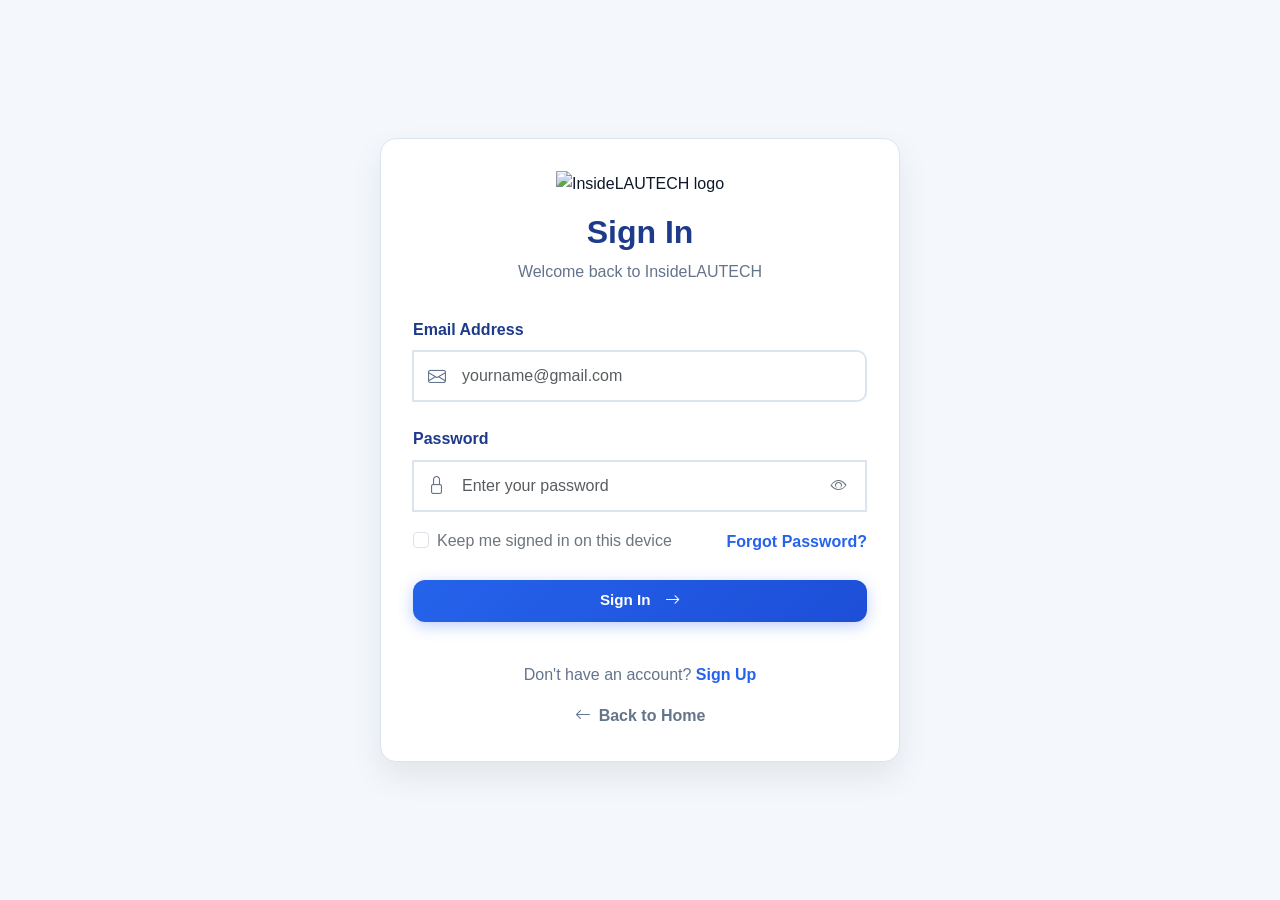
==== commit 6803afe8: "Refactor order model and routes to enhance product handling and add payment reference; update fronte" ====
--- a/pages/cart.html
+++ b/pages/cart.html
@@ -1,187 +1,193 @@
-<!DOCTYPE html>
+<!doctype html>
 <html lang="en">
 
 <head>
-    <meta charset="UTF-8">
-    <meta name="viewport" content="width=device-width, initial-scale=1.0">
-    <title>Shopping Cart - InsideLAUTECH</title>
-    <link rel="icon" type="image/png"
-        href="https://www.clipartmax.com/png/middle/258-2587546_%5Bgood-news%5D-lautech-resumes-on-15th-of-september-and-ladoke-akintola-university.png">
-    <link href="https://cdn.jsdelivr.net/npm/bootstrap@5.3.0/dist/css/bootstrap.min.css" rel="stylesheet">
-    <link rel="stylesheet" href="https://cdn.jsdelivr.net/npm/bootstrap-icons@1.10.0/font/bootstrap-icons.css">
-    <link rel="stylesheet" href="../css/styles.css">
-    <style>
-        .cart-page {
-            background: #f7f8fa;
-            min-height: 100vh;
-        }
-
-        .cart-header {
-            display: flex;
-            justify-content: space-between;
-            align-items: center;
-            flex-wrap: wrap;
-            gap: 0.75rem;
-            margin-bottom: 1.3rem;
-        }
-
-        .cart-header p {
-            margin-bottom: 0;
-            color: #5f6b7a;
-        }
-
-        .cart-item-card,
-        .cart-summary-card,
-        .empty-cart-card {
-            border: 0;
-            border-radius: 14px;
-            box-shadow: 0 8px 18px rgba(17, 24, 39, 0.08);
-        }
-
-        .cart-item-card {
-            overflow: hidden;
-            border-left: 4px solid rgba(192, 160, 98, 0.45);
-        }
-
-        .cart-thumb {
-            width: 80px;
-            height: 80px;
-            object-fit: cover;
-            border-radius: 10px;
-            border: 1px solid #eef1f5;
-        }
-
-        .qty-btn {
-            min-width: 34px;
-            border-radius: 8px !important;
-        }
-
-        .qty-input {
-            max-width: 56px;
-            border-radius: 8px !important;
-            font-weight: 600;
-            background: #f8fafc;
-        }
-
-        .cart-item-price {
-            color: #7f642e;
-            font-weight: 700;
-        }
-
-        @media (max-width: 767px) {
-            .cart-summary-card {
-                margin-top: 1rem;
-            }
-
-            .cart-item-meta {
-                margin-top: 0.75rem;
-            }
-        }
-    </style>
+  <meta charset="UTF-8" />
+  <meta name="viewport" content="width=device-width, initial-scale=1.0" />
+  <title>Shopping Cart - ShopOnCampus</title>
+  <link rel="icon" type="image/png" href="../assets/image.png" />
+  <link href="https://cdn.jsdelivr.net/npm/bootstrap@5.3.0/dist/css/bootstrap.min.css" rel="stylesheet" />
+  <link rel="stylesheet" href="https://cdn.jsdelivr.net/npm/bootstrap-icons@1.10.0/font/bootstrap-icons.css" />
+  <link rel="stylesheet" href="../css/styles.css" />
+  <style>
+    .cart-page {
+      background: #f7f8fa;
+      min-height: 100vh;
+    }
+
+    .cart-header {
+      display: flex;
+      justify-content: space-between;
+      align-items: center;
+      flex-wrap: wrap;
+      gap: 0.75rem;
+      margin-bottom: 1.3rem;
+    }
+
+    .cart-header p {
+      margin-bottom: 0;
+      color: #5f6b7a;
+    }
+
+    .cart-item-card,
+    .cart-summary-card,
+    .empty-cart-card {
+      border: 0;
+      border-radius: 14px;
+      box-shadow: 0 8px 18px rgba(17, 24, 39, 0.08);
+    }
+
+    .cart-item-card {
+      overflow: hidden;
+      border-left: 4px solid rgba(37, 99, 235, 0.45);
+    }
+
+    .cart-thumb {
+      width: 80px;
+      height: 80px;
+      object-fit: cover;
+      border-radius: 10px;
+      border: 1px solid #eef1f5;
+    }
+
+    .qty-btn {
+      min-width: 46px;
+      min-height: 46px;
+      padding: 0;
+      border-radius: 8px !important;
+    }
+
+    .qty-input {
+      max-width: 56px;
+      border-radius: 8px !important;
+      font-weight: 600;
+      background: #f8fafc;
+    }
+
+    .cart-item-price {
+      color: #1e40af;
+      font-weight: 700;
+    }
+
+    @media (max-width: 767px) {
+      .cart-summary-card {
+        margin-top: 1rem;
+      }
+
+      .cart-item-meta {
+        margin-top: 0.75rem;
+      }
+    }
+  </style>
 </head>
 
 <body class="cart-page">
-    <nav class="navbar navbar-expand-lg navbar-dark bg-dark sticky-top">
-        <div class="container">
-            <a class="navbar-brand d-flex align-items-center" href="../index.html">
-                <img src="../assets/lautech.png" alt="InsideLAUTECH logo" class="brand-logo">
-            </a>
-            <button class="navbar-toggler" type="button" data-bs-toggle="collapse" data-bs-target="#navbarNav">
-                <span class="navbar-toggler-icon"></span>
+  <nav class="navbar navbar-expand-lg navbar-light bg-white sticky-top">
+    <div class="container">
+      <a class="navbar-brand d-flex align-items-center" href="../index.html">
+        <img src="../assets/image.png" alt="ShopOnCampus logo" class="brand-logo" />
+      </a>
+      <button class="navbar-toggler" type="button" data-bs-toggle="collapse" data-bs-target="#navbarNav">
+        <span class="navbar-toggler-icon"></span>
+      </button>
+      <div class="collapse navbar-collapse" id="navbarNav">
+        <ul class="navbar-nav ms-auto">
+          <li class="nav-item">
+            <a class="nav-link" href="../index.html">Home</a>
+          </li>
+          <li class="nav-item">
+            <a class="nav-link" href="products.html">Products</a>
+          </li>
+          <li class="nav-item">
+            <a class="nav-link" href="cart.html" id="cartNavLink"><i class="bi bi-cart3"></i> Cart
+              <span id="cartCount" class="badge bg-danger">0</span></a>
+          </li>
+          <li class="nav-item">
+            <a class="nav-link" href="login.html" id="loginLink">Login</a>
+          </li>
+          <li class="nav-item">
+            <a class="nav-link" href="signup.html" id="signupLink">Sign Up</a>
+          </li>
+        </ul>
+      </div>
+    </div>
+  </nav>
+
+  <div class="container my-5">
+    <div class="cart-header">
+      <h2 class="text-dark mb-0">
+        <i class="bi bi-cart3"></i> Shopping Cart
+      </h2>
+      <p id="cartMeta">0 item(s) in your cart</p>
+    </div>
+
+    <div class="row">
+      <div class="col-md-8">
+        <div id="cartItems">
+          <!-- Cart items will load here -->
+        </div>
+      </div>
+
+      <div class="col-md-4">
+        <div class="card cart-summary-card bg-white text-dark">
+          <div class="card-body">
+            <h4 class="mb-4">Order Summary</h4>
+            <div class="d-flex justify-content-between mb-2">
+              <span>Subtotal:</span>
+              <span id="subtotal">₦0</span>
+            </div>
+            <div class="d-flex justify-content-between mb-2">
+              <span>Delivery:</span>
+              <span id="delivery">₦500</span>
+            </div>
+            <hr />
+            <div class="d-flex justify-content-between mb-4">
+              <strong>Total:</strong>
+              <strong id="total" class="text-success">₦0</strong>
+            </div>
+            <button onclick="checkout()" class="btn btn-primary w-100 btn-lg">
+              <i class="bi bi-check-circle"></i> Proceed to Checkout
             </button>
-            <div class="collapse navbar-collapse" id="navbarNav">
-                <ul class="navbar-nav ms-auto">
-                    <li class="nav-item">
-                        <a class="nav-link" href="../index.html">Home</a>
-                    </li>
-                    <li class="nav-item">
-                        <a class="nav-link" href="products.html">Products</a>
-                    </li>
-                    <li class="nav-item">
-                        <a class="nav-link" href="cart.html" id="cartNavLink"><i class="bi bi-cart3"></i> Cart <span
-                                id="cartCount" class="badge bg-danger">0</span></a>
-                    </li>
-                    <li class="nav-item">
-                        <a class="nav-link" href="login.html" id="loginLink">Login</a>
-                    </li>
-                    <li class="nav-item">
-                        <a class="nav-link" href="signup.html" id="signupLink">Sign Up</a>
-                    </li>
-                </ul>
-            </div>
+            <button onclick="clearCart()" class="btn btn-outline-secondary w-100 mt-2">
+              <i class="bi bi-trash"></i> Clear Cart
+            </button>
+          </div>
         </div>
-    </nav>
-
-    <div class="container my-5">
-        <div class="cart-header">
-            <h2 class="text-dark mb-0"><i class="bi bi-cart3"></i> Shopping Cart</h2>
-            <p id="cartMeta">0 item(s) in your cart</p>
-        </div>
-
-        <div class="row">
-            <div class="col-md-8">
-                <div id="cartItems">
-                    <!-- Cart items will load here -->
-                </div>
-            </div>
-
-            <div class="col-md-4">
-                <div class="card cart-summary-card bg-white text-dark">
-                    <div class="card-body">
-                        <h4 class="mb-4">Order Summary</h4>
-                        <div class="d-flex justify-content-between mb-2">
-                            <span>Subtotal:</span>
-                            <span id="subtotal">₦0</span>
-                        </div>
-                        <div class="d-flex justify-content-between mb-2">
-                            <span>Delivery:</span>
-                            <span id="delivery">₦500</span>
-                        </div>
-                        <hr>
-                        <div class="d-flex justify-content-between mb-4">
-                            <strong>Total:</strong>
-                            <strong id="total" class="text-success">₦0</strong>
-                        </div>
-                        <button onclick="checkout()" class="btn btn-primary w-100 btn-lg">
-                            <i class="bi bi-check-circle"></i> Proceed to Checkout
-                        </button>
-                        <button onclick="clearCart()" class="btn btn-outline-secondary w-100 mt-2">
-                            <i class="bi bi-trash"></i> Clear Cart
-                        </button>
-                    </div>
-                </div>
-            </div>
-        </div>
+      </div>
     </div>
-
-    <script src="../data/products-data.js"></script>
-    <script src="../data/price-overrides.js"></script>
-    <script src="../js/main.js"></script>
-    <script src="https://js.paystack.co/v1/inline.js"></script>
-    <script>
-        const renderCart = () => {
-            const cartItems = document.getElementById('cartItems')
-            const cartMeta = document.getElementById('cartMeta')
-            const totalItems = cart.reduce((sum, item) => sum + item.quantity, 0)
-
-            if (cartMeta) {
-                cartMeta.textContent = `${totalItems} item(s) in your cart`
-            }
-
-            if (cart.length === 0) {
-                cartItems.innerHTML = `
+  </div>
+
+  <script src="../data/products-data.js"></script>
+  <script src="../data/price-overrides.js"></script>
+  <script src="../js/api-config.js"></script>
+  <script src="../js/main.js"></script>
+  <script src="https://js.paystack.co/v1/inline.js"></script>
+  <script>
+    const renderCart = () => {
+      const cartItems = document.getElementById("cartItems");
+      const cartMeta = document.getElementById("cartMeta");
+      const totalItems = cart.reduce((sum, item) => sum + item.quantity, 0);
+
+      if (cartMeta) {
+        cartMeta.textContent = `${totalItems} item(s) in your cart`;
+      }
+
+      if (cart.length === 0) {
+        cartItems.innerHTML = `
                     <div class="card empty-cart-card bg-white text-center p-5">
                         <i class="bi bi-cart-x fs-1 mb-3"></i>
                         <h4>Your cart is empty</h4>
                         <p class="text-muted">Add some products to get started!</p>
                         <a href="products.html" class="btn btn-primary mt-3">Browse Products</a>
                     </div>
-                `
-                updateSummary()
-                return
-            }
-
-            cartItems.innerHTML = cart.map(item => `
+                `;
+        updateSummary();
+        return;
+      }
+
+      cartItems.innerHTML = cart
+        .map(
+          (item) => `
                 <div class="card cart-item-card bg-white text-dark mb-3">
                     <div class="card-body">
                         <div class="row align-items-center">
@@ -192,7 +198,7 @@
                             </div>
                             <div class="col-md-4">
                                 <h5>${item.name}</h5>
-                                <p class="text-muted small mb-0">${item.description || 'Campus product item'}</p>
+                                <p class="text-muted small mb-0">${item.description || "Campus product item"}</p>
                             </div>
                             <div class="col-md-2 cart-item-meta">
                                 <p class="cart-item-price mb-0">₦${item.price.toLocaleString()}</p>
@@ -213,141 +219,175 @@
                         </div>
                     </div>
                 </div>
-            `).join('')
-
-            const imageElements = cartItems.querySelectorAll('img[data-fallback-label]')
-            imageElements.forEach((img) => {
-                img.addEventListener('error', () => {
-                    const label = img.getAttribute('data-fallback-label') || 'Item'
-                    const width = Number(img.getAttribute('data-fallback-width') || 100)
-                    const height = Number(img.getAttribute('data-fallback-height') || 100)
-                    img.src = getFallbackImage(label, width, height)
-                }, { once: true })
-            })
-
-            updateSummary()
+            `,
+        )
+        .join("");
+
+      const imageElements = cartItems.querySelectorAll(
+        "img[data-fallback-label]",
+      );
+      imageElements.forEach((img) => {
+        img.addEventListener(
+          "error",
+          () => {
+            const label = img.getAttribute("data-fallback-label") || "Item";
+            const width = Number(
+              img.getAttribute("data-fallback-width") || 100,
+            );
+            const height = Number(
+              img.getAttribute("data-fallback-height") || 100,
+            );
+            img.src = getFallbackImage(label, width, height);
+          },
+          { once: true },
+        );
+      });
+
+      updateSummary();
+    };
+
+    const updateSummary = () => {
+      const subtotal = getCartTotal();
+      const delivery = cart.length > 0 ? 500 : 0;
+      const total = subtotal + delivery;
+
+      document.getElementById("subtotal").textContent =
+        `₦${subtotal.toLocaleString()}`;
+      document.getElementById("delivery").textContent =
+        `₦${delivery.toLocaleString()}`;
+      document.getElementById("total").textContent =
+        `₦${total.toLocaleString()}`;
+    };
+
+    const changeQuantity = (id, newQty) => {
+      updateQuantity(id, newQty);
+      renderCart();
+    };
+
+    const removeItem = (id) => {
+      removeFromCart(id);
+      renderCart();
+      showToast("Item removed from cart.", "info");
+    };
+
+    const cartItemsContainer = document.getElementById("cartItems");
+    if (cartItemsContainer) {
+      cartItemsContainer.addEventListener("click", (event) => {
+        const actionButton = event.target.closest(
+          "button[data-action][data-item-id]",
+        );
+        if (!actionButton) {
+          return;
         }
 
-        const updateSummary = () => {
-            const subtotal = getCartTotal()
-            const delivery = cart.length > 0 ? 500 : 0
-            const total = subtotal + delivery
-
-            document.getElementById('subtotal').textContent = `₦${subtotal.toLocaleString()}`
-            document.getElementById('delivery').textContent = `₦${delivery.toLocaleString()}`
-            document.getElementById('total').textContent = `₦${total.toLocaleString()}`
+        const itemId = Number(actionButton.getAttribute("data-item-id"));
+        const action = actionButton.getAttribute("data-action");
+        const currentItem = cart.find((entry) => entry.id === itemId);
+
+        if (!itemId || !action) {
+          return;
         }
 
-        const changeQuantity = (id, newQty) => {
-            updateQuantity(id, newQty)
-            renderCart()
+        if (action === "decrease") {
+          const currentQty = currentItem ? currentItem.quantity : 1;
+          changeQuantity(itemId, currentQty - 1);
+        } else if (action === "increase") {
+          const currentQty = currentItem ? currentItem.quantity : 0;
+          changeQuantity(itemId, currentQty + 1);
+        } else if (action === "remove") {
+          removeItem(itemId);
         }
-
-        const removeItem = (id) => {
-            removeFromCart(id)
-            renderCart()
-            showToast('Item removed from cart.', 'info')
-        }
-
-        const cartItemsContainer = document.getElementById('cartItems')
-        if (cartItemsContainer) {
-            cartItemsContainer.addEventListener('click', (event) => {
-                const actionButton = event.target.closest('button[data-action][data-item-id]')
-                if (!actionButton) {
-                    return
-                }
-
-                const itemId = Number(actionButton.getAttribute('data-item-id'))
-                const action = actionButton.getAttribute('data-action')
-                const currentItem = cart.find((entry) => entry.id === itemId)
-
-                if (!itemId || !action) {
-                    return
-                }
-
-                if (action === 'decrease') {
-                    const currentQty = currentItem ? currentItem.quantity : 1
-                    changeQuantity(itemId, currentQty - 1)
-                } else if (action === 'increase') {
-                    const currentQty = currentItem ? currentItem.quantity : 0
-                    changeQuantity(itemId, currentQty + 1)
-                } else if (action === 'remove') {
-                    removeItem(itemId)
-                }
-            })
-        }
-
-        const clearCart = () => {
-            if (cart.length === 0) {
-                showToast('Your cart is already empty.', 'info')
-                return
-            }
-
-            cart = []
-            localStorage.setItem('insidelautech_cart', JSON.stringify(cart))
-            renderCart()
-            updateCartCount()
-            showToast('Cart cleared.', 'info')
-        }
-
-        const checkout = () => {
-            const user = checkSession()
-            if (!user) {
-                showToast('Please login to checkout', 'warning')
-                window.location.href = 'login.html'
-                return
-            }
-
-            if (cart.length === 0) {
-                showToast('Your cart is empty!', 'warning')
-                return
-            }
-
-            const totalAmount = getCartTotal() + 500
-            const paymentReference = `INSIDE-${Date.now()}`
-            const cartItemsCopy = [...cart]
-
-            payWithPaystack({
-                amount: totalAmount,
-                email: user.email,
-                reference: paymentReference,
-                metadata: {
-                    custom_fields: [
-                        { display_name: 'Customer Name', variable_name: 'customer_name', value: user.name || 'Student' },
-                        { display_name: 'Cart Items', variable_name: 'cart_items', value: `${cart.length}` }
-                    ]
-                },
-                onSuccess: (response) => {
-                    showToast(`Payment successful! Total: ₦${totalAmount.toLocaleString()}`, 'success')
-
-                    createOrder(cartItemsCopy, totalAmount, user.email, user.name, user.email, paymentReference)
-
-                    cart = []
-                    localStorage.setItem('insidelautech_cart', JSON.stringify(cart))
-                    updateCartCount()
-                    renderCart()
-                    setTimeout(() => {
-                        window.location.href = 'dashboard.html'
-                    }, 1300)
-                },
-                onCancel: () => {
-                    showToast('Payment cancelled.', 'info')
-                }
-            })
-        }
-
-        const activeUser = checkSession()
-        if (!activeUser) {
-            showToast('Please login to access your cart', 'warning')
-            setTimeout(() => {
-                window.location.href = 'login.html'
-            }, 900)
-        } else {
-            renderCart()
-        }
-
-    </script>
-    <script src="https://cdn.jsdelivr.net/npm/bootstrap@5.3.0/dist/js/bootstrap.bundle.min.js"></script>
+      });
+    }
+
+    const clearCart = () => {
+      if (cart.length === 0) {
+        showToast("Your cart is already empty.", "info");
+        return;
+      }
+
+      cart = [];
+      localStorage.setItem("shoponcampus_cart", JSON.stringify(cart));
+      renderCart();
+      updateCartCount();
+      showToast("Cart cleared.", "info");
+    };
+
+    const checkout = () => {
+      const user = checkSession();
+      if (!user) {
+        showToast("Please login to checkout", "warning");
+        window.location.href = "login.html";
+        return;
+      }
+
+      if (cart.length === 0) {
+        showToast("Your cart is empty!", "warning");
+        return;
+      }
+
+      const totalAmount = getCartTotal() + 500;
+      const paymentReference = `INSIDE-${Date.now()}`;
+      const cartItemsCopy = [...cart];
+
+      payWithPaystack({
+        amount: totalAmount,
+        email: user.email,
+        reference: paymentReference,
+        metadata: {
+          custom_fields: [
+            {
+              display_name: "Customer Name",
+              variable_name: "customer_name",
+              value: user.name || "Student",
+            },
+            {
+              display_name: "Cart Items",
+              variable_name: "cart_items",
+              value: `${cart.length}`,
+            },
+          ],
+        },
+        onSuccess: async (response) => {
+          showToast(
+            `Payment successful! Total: ₦${totalAmount.toLocaleString()}`,
+            "success",
+          );
+
+          await createOrder(
+            cartItemsCopy,
+            totalAmount,
+            user.email,
+            user.name,
+            user.email,
+            paymentReference,
+          );
+
+          cart = [];
+          localStorage.setItem("shoponcampus_cart", JSON.stringify(cart));
+          updateCartCount();
+          renderCart();
+          setTimeout(() => {
+            window.location.href = "dashboard.html";
+          }, 1300);
+        },
+        onCancel: () => {
+          showToast("Payment cancelled.", "info");
+        },
+      });
+    };
+
+    const activeUser = checkSession();
+    if (!activeUser) {
+      showToast("Please login to access your cart", "warning");
+      setTimeout(() => {
+        window.location.href = "login.html";
+      }, 900);
+    } else {
+      renderCart();
+    }
+  </script>
+  <script src="https://cdn.jsdelivr.net/npm/bootstrap@5.3.0/dist/js/bootstrap.bundle.min.js"></script>
 </body>
 
 </html>
--- a/css/styles.css
+++ b/css/styles.css
@@ -1,29 +1,37 @@
 /* Custom CSS Variables */
 :root {
-    --lautech-gold: #C0A062;
-    --lautech-dark: #1a1d29;
-    --navbar-dark-soft: #222735;
-    --section-space: 4.5rem;
-    --light-blue: #f5efe2;
-    --light-green: #f8f3e8;
-    --light-yellow: #fbf6eb;
-    --light-purple: #f3ede2;
-    --light-red: #f6efe3;
+  --brand-accent: #2563eb;
+  --brand-accent-strong: #1d4ed8;
+  --brand-dark: #1e3a8a;
+  --navbar-dark-soft: #1e40af;
+  --page-bg: #f4f7fb;
+  --surface: #ffffff;
+  --surface-soft: #f8fbff;
+  --border-soft: #dbe5f1;
+  --text-primary: #0f172a;
+  --text-muted: #64748b;
+  --btn-primary-height: 46px;
+  --section-space: 4.5rem;
+  --light-blue: #e8f0ff;
+  --light-green: #e9f6ff;
+  --light-yellow: #edf4ff;
+  --light-purple: #eff3ff;
+  --light-red: #eef2ff;
 }
 
 /* Global Styles */
 * {
-    margin: 0;
-    padding: 0;
-    box-sizing: border-box;
+  margin: 0;
+  padding: 0;
+  box-sizing: border-box;
 }
 
 body {
-    font-family: 'Segoe UI', Tahoma, Geneva, Verdana, sans-serif;
-    color: #1f2933;
-    overflow-x: hidden;
-    line-height: 1.6;
-    background: #f8f9fb;
+  font-family: "Segoe UI", Tahoma, Geneva, Verdana, sans-serif;
+  color: var(--text-primary);
+  overflow-x: hidden;
+  line-height: 1.6;
+  background: var(--page-bg);
 }
 
 a:focus-visible,
@@ -32,798 +40,1063 @@
 select:focus-visible,
 textarea:focus-visible,
 .btn:focus-visible {
-    outline: 3px solid rgba(192, 160, 98, 0.55) !important;
-    outline-offset: 2px;
-    box-shadow: none !important;
+  outline: 3px solid rgba(37, 99, 235, 0.55) !important;
+  outline-offset: 2px;
+  box-shadow: none !important;
+}
+
+.btn {
+  border-radius: 12px;
+  font-size: 0.95rem;
+  font-weight: 600;
+  line-height: 1.2;
+  min-height: 42px;
+  padding: 0.62rem 1.2rem;
+  display: inline-flex;
+  align-items: center;
+  justify-content: center;
+  gap: 0.4rem;
+  transition:
+    background-color 0.25s ease,
+    color 0.25s ease,
+    border-color 0.25s ease,
+    transform 0.25s ease,
+    box-shadow 0.25s ease;
+}
+
+.btn-lg {
+  min-height: 48px;
+  padding: 0.78rem 1.5rem;
+  font-size: 1rem;
+  border-radius: 14px;
+}
+
+.btn-sm {
+  min-height: 34px;
+  padding: 0.42rem 0.85rem;
+  font-size: 0.86rem;
+  border-radius: 10px;
+}
+
+.btn-primary,
+.btn-success,
+.btn-warning,
+.order-btn,
+.add-to-cart-btn,
+#addToCartBtn,
+#productsCtaLink,
+button[data-action="remove"] {
+  min-height: var(--btn-primary-height) !important;
 }
 
 section {
-    position: relative;
+  position: relative;
 }
 
 #categories,
 #products,
 #services,
 #testimonials {
-    padding-top: var(--section-space) !important;
-    padding-bottom: var(--section-space) !important;
+  padding-top: var(--section-space) !important;
+  padding-bottom: var(--section-space) !important;
 }
 
 .display-3 {
-    font-size: clamp(2rem, 4.2vw, 3.4rem);
-    letter-spacing: -0.03em;
-    line-height: 1.12;
+  font-size: clamp(2rem, 4.2vw, 3.4rem);
+  letter-spacing: -0.03em;
+  line-height: 1.12;
 }
 
 .display-5 {
-    font-size: clamp(1.6rem, 3vw, 2.5rem);
-    letter-spacing: -0.02em;
-    line-height: 1.2;
+  font-size: clamp(1.6rem, 3vw, 2.5rem);
+  letter-spacing: -0.02em;
+  line-height: 1.2;
 }
 
 .lead {
-    font-size: clamp(1rem, 1.6vw, 1.2rem);
-    line-height: 1.55;
+  font-size: clamp(1rem, 1.6vw, 1.2rem);
+  line-height: 1.55;
 }
 
 .text-center>.text-muted,
 .text-center>.lead {
-    max-width: 680px;
-    margin-left: auto;
-    margin-right: auto;
+  max-width: 680px;
+  margin-left: auto;
+  margin-right: auto;
 }
 
 .text-muted {
-    color: #5f6b7a !important;
+  color: var(--text-muted) !important;
 }
 
 /* Smooth Scrolling */
 html {
-    scroll-behavior: smooth;
+  scroll-behavior: smooth;
 }
 
 /* Navigation Bar */
 .navbar {
-    box-shadow: 0 6px 16px rgba(0, 0, 0, 0.1);
-    transition: background-color 0.25s ease, box-shadow 0.25s ease;
-}
-
-.navbar.bg-dark {
-    background-color: var(--navbar-dark-soft) !important;
-    border-bottom: 1px solid rgba(255, 255, 255, 0.08);
+  min-height: 84px;
+  box-shadow: 0 8px 20px rgba(15, 23, 42, 0.07);
+  transition:
+    background-color 0.25s ease,
+    box-shadow 0.25s ease;
+}
+
+.navbar.bg-white {
+  background-color: #ffffff !important;
+  border-bottom: 1px solid #e2e8f0;
 }
 
 .navbar.scrolled {
-    background-color: rgba(34, 39, 53, 0.96) !important;
-    box-shadow: 0 12px 24px rgba(0, 0, 0, 0.18);
+  background-color: rgba(255, 255, 255, 0.96) !important;
+  box-shadow: 0 10px 22px rgba(15, 23, 42, 0.12);
 }
 
 .navbar-brand .brand-text {
-    font-weight: 700;
-    font-size: 1.5rem;
-    color: var(--lautech-gold) !important;
+  font-weight: 700;
+  font-size: 1.5rem;
+  color: var(--brand-accent) !important;
 }
 
 .brand-logo {
-    height: 40px;
-    width: auto;
-    max-width: 220px;
-    object-fit: contain;
+  height: 70px;
+  width: auto;
+  max-width: 420px;
+  object-fit: contain;
+  display: block;
+  background: transparent !important;
+  border: none !important;
+  outline: none !important;
+  box-shadow: none !important;
+  filter: none !important;
+  image-rendering: -webkit-optimize-contrast;
+  image-rendering: crisp-edges;
+}
+
+.navbar-brand {
+  background-color: #ffffff;
+  padding-top: 0;
+  padding-bottom: 0;
 }
 
 .footer-brand-logo {
-    height: 46px;
-    max-width: 240px;
+  height: 110px;
+  max-width: 480px;
+  filter: drop-shadow(0 3px 6px rgba(0, 0, 0, 0.18));
+}
+
+@media (max-width: 991px) {
+  .navbar {
+    min-height: 74px;
+  }
+
+  .brand-logo {
+    height: 58px;
+    max-width: 340px;
+  }
+
+  .footer-brand-logo {
+    height: 80px;
+    max-width: 260px;
+  }
+}
+
+@media (max-width: 600px) {
+  .navbar {
+    min-height: 66px;
+  }
+
+  .brand-logo {
+    height: 50px;
+    max-width: 280px;
+  }
+
+  .footer-brand-logo {
+    height: 44px;
+    max-width: 120px;
+  }
 }
 
 .navbar-brand img {
-    transition: transform 0.3s ease;
+  transition: transform 0.3s ease;
 }
 
 .navbar-brand:hover img {
-    transform: scale(1.1);
+  transform: scale(1.04);
 }
 
 .nav-link {
-    color: rgba(255, 255, 255, 0.95) !important;
-    font-weight: 500;
-    padding: 0.5rem 0.85rem !important;
-    border-radius: 10px;
-    transition: all 0.3s ease;
-    position: relative;
+  color: var(--brand-dark) !important;
+  font-weight: 500;
+  font-size: 0.95rem;
+  padding: 0.35rem 0.65rem !important;
+  border-radius: 8px;
+  transition: all 0.3s ease;
+  position: relative;
 }
 
 .nav-link:hover {
-    color: var(--lautech-gold) !important;
-    background-color: rgba(255, 255, 255, 0.08);
-    transform: translateY(-1px);
+  color: var(--brand-accent) !important;
+  background-color: rgba(37, 99, 235, 0.08);
+  transform: translateY(-1px);
 }
 
 .nav-link:focus-visible {
-    outline: 2px solid var(--lautech-gold);
-    outline-offset: 2px;
-    border-radius: 6px;
+  outline: 2px solid var(--brand-accent);
+  outline-offset: 2px;
+  border-radius: 6px;
 }
 
 .nav-link.active {
-    color: var(--lautech-gold) !important;
-    background-color: rgba(192, 160, 98, 0.14);
+  color: var(--brand-accent) !important;
+  background-color: rgba(37, 99, 235, 0.14);
 }
 
 .nav-link::after {
-    content: '';
-    position: absolute;
-    width: 0;
-    height: 2px;
-    bottom: 0;
-    left: 50%;
-    background-color: var(--lautech-gold);
-    transition: all 0.3s ease;
-    transform: translateX(-50%);
+  content: "";
+  position: absolute;
+  width: 0;
+  height: 2px;
+  bottom: 0;
+  left: 50%;
+  background-color: var(--brand-accent);
+  transition: all 0.3s ease;
+  transform: translateX(-50%);
 }
 
 .nav-link:hover::after {
-    width: 80%;
+  width: 80%;
 }
 
 .nav-link.active::after {
-    width: 80%;
+  width: 80%;
 }
 
 #cartCount {
-    background-color: #dc3545 !important;
-    color: #fff !important;
-    border-radius: 999px;
-    font-size: 0.72rem;
-    padding: 0.28rem 0.42rem;
-    margin-left: 0.4rem;
-    min-width: 1.35rem;
-    height: 1.35rem;
-    display: inline-flex;
-    align-items: center;
-    justify-content: center;
-    line-height: 1;
-    vertical-align: middle;
-    position: relative;
-    top: -1px;
-    box-shadow: 0 4px 10px rgba(220, 53, 69, 0.35);
+  background-color: #dc3545 !important;
+  color: #fff !important;
+  border-radius: 999px;
+  font-size: 0.72rem;
+  padding: 0.28rem 0.42rem;
+  margin-left: 0.4rem;
+  min-width: 1.35rem;
+  height: 1.35rem;
+  display: inline-flex;
+  align-items: center;
+  justify-content: center;
+  line-height: 1;
+  vertical-align: middle;
+  position: relative;
+  top: -1px;
+  box-shadow: 0 4px 10px rgba(220, 53, 69, 0.35);
 }
 
 .btn-signup {
-    background-color: var(--lautech-gold) !important;
-    color: white !important;
-    border-radius: 25px;
-    padding: 8px 20px !important;
+  background-color: var(--brand-accent) !important;
+  color: white !important;
+  border-radius: 10px;
+  font-size: 0.98rem;
+  font-weight: 700;
+  line-height: 1.2;
+  min-height: 46px;
+  min-width: 118px;
+  padding: 0.62rem 1.28rem !important;
+  border: 1px solid var(--brand-accent-strong);
+  box-shadow: 0 8px 18px rgba(37, 99, 235, 0.28);
+  display: inline-flex !important;
+  align-items: center;
+  justify-content: center;
+  text-align: center;
 }
 
 .btn-signup:hover {
-    background-color: #a88a4f !important;
-    transform: translateY(-2px) !important;
+  background-color: var(--brand-accent-strong) !important;
+  box-shadow: 0 10px 22px rgba(29, 78, 216, 0.35);
+  transform: translateY(-1px) !important;
+}
+
+.btn-signin {
+  border: 1px solid rgba(37, 99, 235, 0.38);
+  background-color: #ffffff;
+  color: var(--brand-accent) !important;
+  border-radius: 10px;
+  font-size: 0.98rem;
+  font-weight: 700;
+  line-height: 1.2;
+  min-height: 46px;
+  min-width: 118px;
+  padding: 0.62rem 1.28rem !important;
+  margin-right: 0.6rem;
+  box-shadow: 0 4px 12px rgba(37, 99, 235, 0.14);
+  display: inline-flex !important;
+  align-items: center;
+  justify-content: center;
+  text-align: center;
+}
+
+.btn-signin::after,
+.btn-signup::after {
+  display: none;
+}
+
+.btn-signin:hover {
+  background-color: rgba(37, 99, 235, 0.08) !important;
+  border-color: rgba(37, 99, 235, 0.52);
+  color: var(--brand-accent-strong) !important;
+  box-shadow: 0 7px 16px rgba(37, 99, 235, 0.2);
+  transform: translateY(-1px) !important;
 }
 
 /* Navbar Responsive Fix */
 @media (max-width: 991px) {
-    .navbar-collapse {
-        text-align: center;
-    }
-
-    .navbar-nav {
-        align-items: center;
-    }
-
-    .nav-item {
-        margin: 0.5rem 0;
-    }
-
-    .btn-signup {
-        margin-top: 0.5rem;
-        display: inline-block;
-    }
+  .navbar-collapse {
+    text-align: center;
+  }
+
+  .navbar-nav {
+    align-items: center;
+  }
+
+  .nav-item {
+    margin: 0.25rem 0;
+  }
+
+  .btn-signup {
+    margin-top: 0.5rem;
+    display: inline-flex !important;
+    min-width: 132px;
+  }
+
+  .btn-signin {
+    margin-top: 0.5rem;
+    margin-right: 0;
+    display: inline-flex !important;
+    min-width: 132px;
+  }
 }
 
 /* Hero Section */
 .hero-section {
-    background:
-        linear-gradient(135deg, rgba(24, 27, 37, 0.66) 0%, rgba(192, 160, 98, 0.58) 100%),
-        url('https://imgs.search.brave.com/hrksWbTrGpzSMRdraLFMOMEQd58bjjP-NV-D7b5cMng/rs:fit:500:0:1:0/g:ce/aHR0cHM6Ly91cGxv/YWQud2lraW1lZGlh/Lm9yZy93aWtpcGVk/aWEvY29tbW9ucy9i/L2IzL0xBVVRFQ0hf/Z2F0ZSxfT2dib21v/c2hvLmpwZw') center center;
-    background-size: cover;
-    background-attachment: fixed;
-    min-height: 64vh;
-    display: flex;
-    align-items: center;
-    position: relative;
-    overflow: hidden;
+  background-image:
+    linear-gradient(115deg, rgba(15, 23, 42, 0.78) 0%, rgba(30, 58, 138, 0.56) 55%, rgba(37, 99, 235, 0.35) 100%),
+    url("../assets/shop.jpeg");
+  background-size: cover;
+  background-position: 50% 28%;
+  background-repeat: no-repeat;
+  min-height: 64vh;
+  display: flex;
+  align-items: center;
+  position: relative;
+  overflow: hidden;
 }
 
 @media (max-width: 991px) {
-    .hero-section {
-        background-attachment: scroll;
-    }
+  .hero-section {
+    background-position: 50% 22%;
+  }
 }
 
 .hero-section::before {
-    content: '';
-    position: absolute;
-    top: 0;
-    left: 0;
-    right: 0;
-    bottom: 0;
-    background: url('data:image/svg+xml,<svg width="100" height="100" xmlns="http://www.w3.org/2000/svg"><circle cx="50" cy="50" r="2" fill="rgba(255,255,255,0.1)"/></svg>');
-    animation: float 20s linear infinite;
-    pointer-events: none;
-}
-
-@keyframes float {
-    0% {
-        transform: translateY(0) translateX(0);
-    }
-
-    100% {
-        transform: translateY(-100px) translateX(100px);
-    }
+  content: "";
+  position: absolute;
+  top: 0;
+  left: 0;
+  right: 0;
+  bottom: 0;
+  background: linear-gradient(180deg, rgba(15, 23, 42, 0.08) 0%, rgba(15, 23, 42, 0.26) 100%);
+  pointer-events: none;
 }
 
 .hero-content {
-    position: relative;
-    z-index: 2;
+  position: relative;
+  z-index: 2;
 }
 
 .hero-content .lead {
-    max-width: 620px;
-    margin-left: auto;
-    margin-right: auto;
+  max-width: 620px;
+  margin-left: auto;
+  margin-right: auto;
 }
 
 .hero-section h1 {
-    color: white;
-    text-shadow: 2px 2px 4px rgba(0, 0, 0, 0.2);
+  color: white;
+  text-shadow: 2px 2px 4px rgba(0, 0, 0, 0.2);
 }
 
 .hero-section p {
-    color: white;
+  color: white;
 }
 
 .btn-primary {
-    background-color: var(--lautech-dark) !important;
-    border: none !important;
-    padding: 12px 30px;
-    border-radius: 14px;
-    font-weight: 600;
-    transition: all 0.3s ease;
-    box-shadow: 0 8px 14px rgba(26, 29, 41, 0.14);
+  background-color: var(--brand-accent) !important;
+  border: none !important;
+  box-shadow: 0 8px 14px rgba(26, 29, 41, 0.14);
 }
 
 .btn-primary:hover {
-    background-color: #0f1117 !important;
-    transform: translateY(-2px);
-    box-shadow: 0 10px 18px rgba(0, 0, 0, 0.18);
+  background-color: var(--brand-accent-strong) !important;
+  transform: translateY(-2px);
+  box-shadow: 0 10px 18px rgba(0, 0, 0, 0.18);
 }
 
 .btn-outline-light {
-    border: 2px solid white;
-    padding: 12px 30px;
-    border-radius: 14px;
-    font-weight: 600;
-    transition: all 0.3s ease;
+  border: 2px solid white;
 }
 
 .btn-outline-light:hover {
-    background-color: white;
-    color: var(--lautech-gold) !important;
-    transform: translateY(-3px);
+  background-color: white;
+  color: var(--brand-accent) !important;
+  transform: translateY(-3px);
 }
 
 /* Animations */
 @keyframes fadeInUp {
-    from {
-        opacity: 0;
-        transform: translateY(30px);
-    }
-
-    to {
-        opacity: 1;
-        transform: translateY(0);
-    }
+  from {
+    opacity: 0;
+    transform: translateY(30px);
+  }
+
+  to {
+    opacity: 1;
+    transform: translateY(0);
+  }
 }
 
 .fade-in-up {
-    animation: fadeInUp 0.8s ease-out forwards;
-    opacity: 0;
+  animation: fadeInUp 0.8s ease-out forwards;
+  opacity: 0;
 }
 
 .fade-in-up.delay-1 {
-    animation-delay: 0.2s;
+  animation-delay: 0.2s;
 }
 
 .fade-in-up.delay-2 {
-    animation-delay: 0.4s;
+  animation-delay: 0.4s;
 }
 
 .fade-in {
-    animation: fadeInUp 0.8s ease-out forwards;
-    opacity: 0;
+  animation: fadeInUp 0.8s ease-out forwards;
+  opacity: 0;
 }
 
 .fade-in.delay-1 {
-    animation-delay: 0.2s;
+  animation-delay: 0.2s;
 }
 
 @media (prefers-reduced-motion: reduce) {
-    html {
-        scroll-behavior: auto;
-    }
-
-    *,
-    *::before,
-    *::after {
-        animation-duration: 0.01ms !important;
-        animation-iteration-count: 1 !important;
-        transition-duration: 0.01ms !important;
-    }
-
-    .fade-in-up,
-    .fade-in {
-        opacity: 1;
-        animation: none !important;
-    }
+  html {
+    scroll-behavior: auto;
+  }
+
+  *,
+  *::before,
+  *::after {
+    animation-duration: 0.01ms !important;
+    animation-iteration-count: 1 !important;
+    transition-duration: 0.01ms !important;
+  }
+
+  .fade-in-up,
+  .fade-in {
+    opacity: 1;
+    animation: none !important;
+  }
 }
 
 /* Category Cards */
 .category-card {
+  padding: 2rem 1rem;
+  background: var(--surface);
+  border-radius: 14px;
+  border: 1px solid var(--border-soft);
+  box-shadow: 0 8px 18px rgba(15, 23, 42, 0.05);
+  transition:
+    transform 0.25s ease,
+    box-shadow 0.25s ease;
+  cursor: pointer;
+}
+
+.category-icon {
+  width: 80px;
+  height: 80px;
+  border-radius: 50%;
+  display: flex;
+  align-items: center;
+  justify-content: center;
+  margin: 0 auto;
+  transition: all 0.3s ease;
+}
+
+.bg-light-blue {
+  background-color: var(--light-blue);
+  color: var(--brand-accent-strong);
+}
+
+.bg-light-green {
+  background-color: var(--light-green);
+  color: var(--brand-accent-strong);
+}
+
+.bg-light-yellow {
+  background-color: var(--light-yellow);
+  color: var(--brand-accent);
+}
+
+.bg-light-purple {
+  background-color: var(--light-purple);
+  color: var(--brand-accent-strong);
+}
+
+.bg-light-red {
+  background-color: var(--light-red);
+  color: var(--brand-accent-strong);
+}
+
+.card-hover {
+  transition:
+    transform 0.3s ease,
+    box-shadow 0.3s ease;
+}
+
+.card-hover:hover {
+  transform: translateY(-4px);
+  box-shadow: 0 14px 26px rgba(17, 24, 39, 0.1);
+}
+
+.category-card:hover .category-icon {
+  transform: scale(1.05);
+}
+
+/* Product Cards */
+.product-card {
+  border: none;
+  border-radius: 14px;
+  overflow: hidden;
+  border: 1px solid var(--border-soft);
+  box-shadow: 0 8px 18px rgba(15, 23, 42, 0.06);
+  transition:
+    transform 0.3s ease,
+    box-shadow 0.3s ease;
+}
+
+.product-card img {
+  height: 250px;
+  object-fit: cover;
+  transition: transform 0.3s ease;
+}
+
+.product-card:hover img {
+  transform: scale(1.03);
+}
+
+.product-card .card-body {
+  padding: 1.5rem;
+  background: linear-gradient(180deg, #ffffff 0%, var(--surface-soft) 100%);
+}
+
+.product-card .price {
+  font-size: 1.5rem;
+  font-weight: 700;
+  color: var(--brand-accent);
+}
+
+.product-card .btn-sm {
+  min-height: 36px;
+  padding: 0.45rem 0.95rem;
+}
+
+.btn-success {
+  background-color: #16a34a !important;
+  border-color: #16a34a !important;
+}
+
+.btn-success:hover {
+  background-color: #15803d !important;
+  border-color: #15803d !important;
+  transform: translateY(-1px);
+}
+
+.btn-outline-secondary,
+.btn-secondary {
+  border-color: #c4d1e2 !important;
+  color: #334155 !important;
+}
+
+.btn-outline-secondary:hover,
+.btn-secondary:hover {
+  background-color: #eef3fa !important;
+  border-color: #b2c3da !important;
+  color: #0f172a !important;
+  transform: translateY(-1px);
+}
+
+.btn-outline-primary:hover {
+  transform: translateY(-1px);
+}
+
+.btn-danger:hover {
+  transform: translateY(-1px);
+}
+
+.order-btn {
+  background-color: var(--brand-accent) !important;
+  border: none !important;
+}
+
+.order-btn:hover {
+  background-color: var(--brand-accent-strong) !important;
+}
+
+/* Service Cards */
+.service-card {
+  padding: 2.25rem 1.5rem;
+  background: var(--surface);
+  border-radius: 14px;
+  border: 1px solid var(--border-soft);
+  box-shadow: 0 8px 18px rgba(15, 23, 42, 0.05);
+  transition:
+    transform 0.25s ease,
+    box-shadow 0.25s ease;
+  height: 100%;
+}
+
+.service-icon {
+  width: 100px;
+  height: 100px;
+  border-radius: 50%;
+  display: flex;
+  align-items: center;
+  justify-content: center;
+  margin: 0 auto;
+  transition: all 0.3s ease;
+}
+
+.service-card:hover .service-icon {
+  transform: scale(1.1);
+  box-shadow: 0 10px 25px rgba(0, 0, 0, 0.1);
+}
+
+/* Testimonial Cards */
+.testimonial-card {
+  padding: 2rem;
+  background: var(--surface);
+  border-radius: 14px;
+  border: 1px solid var(--border-soft);
+  box-shadow: 0 8px 18px rgba(15, 23, 42, 0.06);
+  height: 100%;
+  transition: all 0.3s ease;
+}
+
+.testimonial-card img {
+  border: 3px solid var(--brand-accent);
+}
+
+/* Circular avatar for testimonials: enforces circle and crops images */
+.testimonial-avatar {
+  width: 64px;
+  height: 64px;
+  object-fit: cover;
+  object-position: center;
+  border-radius: 50%;
+  border: 3px solid var(--brand-accent);
+  display: inline-block;
+}
+
+/* Smaller avatar on very small screens */
+@media (max-width: 576px) {
+  .testimonial-avatar {
+    width: 48px;
+    height: 48px;
+    border-width: 2px;
+  }
+}
+
+/* CTA Section */
+.cta-section {
+  background: linear-gradient(135deg, #1e3a8a 0%, #1f4fc0 60%, #2563eb 100%);
+  position: relative;
+  overflow: hidden;
+}
+
+.cta-section::before {
+  content: "";
+  position: absolute;
+  top: -50%;
+  right: -10%;
+  width: 500px;
+  height: 500px;
+  background: rgba(255, 255, 255, 0.06);
+  border-radius: 50%;
+  pointer-events: none;
+}
+
+.cta-section .container {
+  position: relative;
+  z-index: 1;
+}
+
+.btn-warning {
+  background-color: var(--brand-accent) !important;
+  color: #fff !important;
+  border: none !important;
+}
+
+.btn-warning:hover {
+  background-color: var(--brand-accent-strong) !important;
+  transform: translateY(-2px);
+  box-shadow: 0 10px 18px rgba(0, 0, 0, 0.2);
+}
+
+#products,
+#testimonials {
+  background-color: var(--surface-soft) !important;
+}
+
+/* Footer */
+.footer {
+  background:
+    radial-gradient(circle at 20% 20%,
+      rgba(37, 99, 235, 0.18) 0%,
+      rgba(37, 99, 235, 0) 35%),
+    var(--brand-dark);
+  border-top: 1px solid rgba(255, 255, 255, 0.08);
+}
+
+.footer .footer-title {
+  font-size: 1rem;
+  letter-spacing: 0.02em;
+  margin-bottom: 1rem;
+}
+
+.footer .footer-text {
+  color: rgba(255, 255, 255, 0.78) !important;
+}
+
+.footer .footer-links li {
+  margin-bottom: 0.6rem;
+}
+
+.footer a {
+  text-decoration: none;
+  color: rgba(255, 255, 255, 0.86) !important;
+  transition:
+    color 0.3s ease,
+    transform 0.3s ease;
+  display: inline-flex;
+  align-items: center;
+}
+
+.footer a:hover {
+  color: var(--brand-accent) !important;
+  transform: translateX(4px);
+}
+
+.social-icons a {
+  width: 38px;
+  height: 38px;
+  border-radius: 50%;
+  justify-content: center;
+  background: rgba(255, 255, 255, 0.08);
+  transition: all 0.3s ease;
+}
+
+.social-icons a:hover {
+  transform: translateY(-5px);
+  background: rgba(37, 99, 235, 0.22);
+  color: var(--brand-accent) !important;
+}
+
+.footer-divider {
+  border-color: rgba(255, 255, 255, 0.15) !important;
+}
+
+.footer-bottom {
+  color: rgba(255, 255, 255, 0.72) !important;
+  letter-spacing: 0.02em;
+}
+
+/* Responsive Design */
+@media (max-width: 768px) {
+
+  #categories,
+  #products,
+  #services,
+  #testimonials {
+    padding-top: 3.75rem !important;
+    padding-bottom: 3.75rem !important;
+  }
+
+  .hero-section {
+    min-height: 60vh;
+    padding: 2rem 0;
+    background-attachment: scroll;
+  }
+
+  .hero-section h1 {
+    font-size: 2.5rem;
+  }
+
+  .hero-buttons {
+    display: flex;
+    flex-direction: column;
+    align-items: center;
+    gap: 0.5rem;
+  }
+
+  .hero-buttons .btn {
+    width: 100%;
+    max-width: 300px;
+    margin: 0 !important;
+  }
+
+  .category-card {
+    padding: 1.5rem 0.5rem;
+  }
+
+  .category-icon {
+    width: 60px;
+    height: 60px;
+  }
+
+  .category-icon i {
+    font-size: 1.5rem !important;
+  }
+
+  .product-card img {
+    height: 200px;
+  }
+
+  .service-card {
     padding: 2rem 1rem;
-    background: white;
-    border-radius: 14px;
-    border: 1px solid rgba(26, 29, 41, 0.06);
-    box-shadow: 0 8px 18px rgba(17, 24, 39, 0.06);
-    transition: transform 0.25s ease, box-shadow 0.25s ease;
-    cursor: pointer;
-}
-
-.category-icon {
+  }
+
+  .service-icon {
     width: 80px;
     height: 80px;
-    border-radius: 50%;
-    display: flex;
-    align-items: center;
-    justify-content: center;
-    margin: 0 auto;
-    transition: all 0.3s ease;
-}
-
-.bg-light-blue {
-    background-color: var(--light-blue);
-    color: #7f642e;
-}
-
-.bg-light-green {
-    background-color: var(--light-green);
-    color: #8a6d35;
-}
-
-.bg-light-yellow {
-    background-color: var(--light-yellow);
-    color: #8f743e;
-}
-
-.bg-light-purple {
-    background-color: var(--light-purple);
-    color: #6d5840;
-}
-
-.bg-light-red {
-    background-color: var(--light-red);
-    color: #7a6444;
-}
-
-.card-hover {
-    transition: transform 0.3s ease, box-shadow 0.3s ease;
-}
-
-.card-hover:hover {
-    transform: translateY(-4px);
-    box-shadow: 0 14px 26px rgba(17, 24, 39, 0.1);
-}
-
-.category-card:hover .category-icon {
-    transform: scale(1.05);
-}
-
-/* Product Cards */
-.product-card {
-    border: none;
-    border-radius: 14px;
-    overflow: hidden;
-    border: 1px solid rgba(26, 29, 41, 0.06);
-    box-shadow: 0 8px 18px rgba(17, 24, 39, 0.08);
-    transition: transform 0.3s ease, box-shadow 0.3s ease;
-}
-
-.product-card img {
-    height: 250px;
-    object-fit: cover;
-    transition: transform 0.3s ease;
-}
-
-.product-card:hover img {
-    transform: scale(1.03);
-}
-
-.product-card .card-body {
-    padding: 1.5rem;
-    background: linear-gradient(180deg, #ffffff 0%, #fdfdfd 100%);
-}
-
-.product-card .price {
-    font-size: 1.5rem;
-    font-weight: 700;
-    color: var(--lautech-gold);
-}
-
-.product-card .btn-sm {
-    padding: 8px 20px;
-    border-radius: 20px;
-    font-weight: 600;
-}
-
-.order-btn {
-    background-color: var(--lautech-gold) !important;
-    border: none !important;
-}
-
-.order-btn:hover {
-    background-color: #a88a4f !important;
-}
-
-/* Service Cards */
-.service-card {
-    padding: 2.25rem 1.5rem;
-    background: white;
-    border-radius: 14px;
-    border: 1px solid rgba(26, 29, 41, 0.06);
-    box-shadow: 0 8px 18px rgba(17, 24, 39, 0.06);
-    transition: transform 0.25s ease, box-shadow 0.25s ease;
-    height: 100%;
-}
-
-.service-icon {
-    width: 100px;
-    height: 100px;
-    border-radius: 50%;
-    display: flex;
-    align-items: center;
-    justify-content: center;
-    margin: 0 auto;
-    transition: all 0.3s ease;
-}
-
-.service-card:hover .service-icon {
-    transform: scale(1.1);
-    box-shadow: 0 10px 25px rgba(0, 0, 0, 0.1);
-}
-
-/* Testimonial Cards */
-.testimonial-card {
-    padding: 2rem;
-    background: white;
-    border-radius: 14px;
-    border: 1px solid rgba(26, 29, 41, 0.06);
-    box-shadow: 0 8px 18px rgba(17, 24, 39, 0.07);
-    height: 100%;
-    transition: all 0.3s ease;
-}
-
-.testimonial-card img {
-    border: 3px solid var(--lautech-gold);
-}
-
-/* Circular avatar for testimonials: enforces circle and crops images */
-.testimonial-avatar {
-    width: 64px;
-    height: 64px;
-    object-fit: cover;
-    object-position: center;
-    border-radius: 50%;
-    border: 3px solid var(--lautech-gold);
-    display: inline-block;
-}
-
-/* Smaller avatar on very small screens */
+  }
+}
+
 @media (max-width: 576px) {
-    .testimonial-avatar {
-        width: 48px;
-        height: 48px;
-        border-width: 2px;
-    }
-}
-
-/* CTA Section */
-.cta-section {
-    background: linear-gradient(135deg, #1f2433 0%, #2a3042 55%, #8b7045 100%);
-    position: relative;
-    overflow: hidden;
-}
-
-.cta-section::before {
-    content: '';
-    position: absolute;
-    top: -50%;
-    right: -10%;
-    width: 500px;
-    height: 500px;
-    background: rgba(255, 255, 255, 0.06);
-    border-radius: 50%;
-}
-
-.btn-warning {
-    background-color: var(--lautech-gold) !important;
-    color: #fff !important;
-    border: none !important;
-    padding: 12px 30px;
-    border-radius: 14px;
-    font-weight: 600;
-    transition: all 0.3s ease;
-}
-
-.btn-warning:hover {
-    background-color: #a88a4f !important;
-    transform: translateY(-2px);
-    box-shadow: 0 10px 18px rgba(0, 0, 0, 0.2);
-}
-
-/* Footer */
-.footer {
-    background:
-        radial-gradient(circle at 20% 20%, rgba(192, 160, 98, 0.18) 0%, rgba(192, 160, 98, 0) 35%),
-        var(--lautech-dark);
-    border-top: 1px solid rgba(255, 255, 255, 0.08);
-}
-
-.footer .footer-title {
+
+  #categories,
+  #products,
+  #services,
+  #testimonials {
+    padding-top: 3.1rem !important;
+    padding-bottom: 3.1rem !important;
+  }
+
+  .hero-section {
+    min-height: 50vh;
+    background-attachment: scroll;
+  }
+
+  .hero-section h1 {
+    font-size: 1.75rem;
+    text-shadow: 2px 2px 8px rgba(0, 0, 0, 0.5);
+  }
+
+  .hero-section .lead {
     font-size: 1rem;
-    letter-spacing: 0.02em;
-    margin-bottom: 1rem;
-}
-
-.footer .footer-text {
-    color: rgba(255, 255, 255, 0.78) !important;
-}
-
-.footer .footer-links li {
-    margin-bottom: 0.6rem;
-}
-
-.footer a {
-    text-decoration: none;
-    color: rgba(255, 255, 255, 0.86) !important;
-    transition: color 0.3s ease, transform 0.3s ease;
-    display: inline-flex;
-    align-items: center;
-}
-
-.footer a:hover {
-    color: var(--lautech-gold) !important;
-    transform: translateX(4px);
-}
-
-.social-icons a {
-    width: 38px;
-    height: 38px;
-    border-radius: 50%;
-    justify-content: center;
-    background: rgba(255, 255, 255, 0.08);
-    transition: all 0.3s ease;
-}
-
-.social-icons a:hover {
-    transform: translateY(-5px);
-    background: rgba(192, 160, 98, 0.22);
-    color: var(--lautech-gold) !important;
-}
-
-.footer-divider {
-    border-color: rgba(255, 255, 255, 0.15) !important;
-}
-
-.footer-bottom {
-    color: rgba(255, 255, 255, 0.72) !important;
-    letter-spacing: 0.02em;
-}
-
-/* Responsive Design */
-@media (max-width: 768px) {
-
-    #categories,
-    #products,
-    #services,
-    #testimonials {
-        padding-top: 3.75rem !important;
-        padding-bottom: 3.75rem !important;
-    }
-
-    .hero-section {
-        min-height: 60vh;
-        padding: 2rem 0;
-        background-attachment: scroll;
-    }
-
-    .hero-section h1 {
-        font-size: 2.5rem;
-    }
-
-    .hero-buttons {
-        display: flex;
-        flex-direction: column;
-        align-items: center;
-        gap: 0.5rem;
-    }
-
-    .hero-buttons .btn {
-        width: 100%;
-        max-width: 300px;
-        margin: 0 !important;
-    }
-
-    .category-card {
-        padding: 1.5rem 0.5rem;
-    }
-
-    .category-icon {
-        width: 60px;
-        height: 60px;
-    }
-
-    .category-icon i {
-        font-size: 1.5rem !important;
-    }
-
-    .product-card img {
-        height: 200px;
-    }
-
-    .service-card {
-        padding: 2rem 1rem;
-    }
-
-    .service-icon {
-        width: 80px;
-        height: 80px;
-    }
-}
-
-@media (max-width: 576px) {
-
-    #categories,
-    #products,
-    #services,
-    #testimonials {
-        padding-top: 3.1rem !important;
-        padding-bottom: 3.1rem !important;
-    }
-
-    .hero-section {
-        min-height: 50vh;
-        background-attachment: scroll;
-    }
-
-    .hero-section h1 {
-        font-size: 1.75rem;
-        text-shadow: 2px 2px 8px rgba(0, 0, 0, 0.5);
-    }
-
-    .hero-section .lead {
-        font-size: 1rem;
-        text-shadow: 1px 1px 4px rgba(0, 0, 0, 0.5);
-    }
-
-    .btn-lg {
-        padding: 12px 20px;
-        font-size: 0.95rem;
-    }
-
-    .hero-buttons .btn {
-        max-width: 280px;
-    }
-
-    .display-5 {
-        font-size: 2rem;
-    }
-
-    .category-card h5 {
-        font-size: 0.9rem;
-    }
-
-    .navbar-brand .brand-text {
-        font-size: 1.1rem;
-    }
-
-    .brand-logo {
-        height: 34px;
-    }
+    text-shadow: 1px 1px 4px rgba(0, 0, 0, 0.5);
+  }
+
+  .btn-lg {
+    min-height: 44px;
+    padding: 0.68rem 1.15rem;
+    font-size: 0.95rem;
+  }
+
+  .hero-buttons .btn {
+    max-width: 280px;
+  }
+
+  .display-5 {
+    font-size: 2rem;
+  }
+
+  .category-card h5 {
+    font-size: 0.9rem;
+  }
+
+  .navbar-brand .brand-text {
+    font-size: 1.1rem;
+  }
+
+  .brand-logo {
+    height: 48px;
+  }
 }
 
 /* Loading Animation */
 @keyframes pulse {
 
-    0%,
-    100% {
-        opacity: 1;
-    }
-
-    50% {
-        opacity: 0.5;
-    }
+  0%,
+  100% {
+    opacity: 1;
+  }
+
+  50% {
+    opacity: 0.5;
+  }
 }
 
 .pulse {
-    animation: pulse 2s ease-in-out infinite;
+  animation: pulse 2s ease-in-out infinite;
 }
 
 /* Toast Notifications */
+@keyframes slideInDown {
+  from {
+    opacity: 0;
+    transform: translateY(-20px);
+  }
+
+  to {
+    opacity: 1;
+    transform: translateY(0);
+  }
+}
+
+@keyframes slideOutUp {
+  from {
+    opacity: 1;
+    transform: translateY(0);
+  }
+
+  to {
+    opacity: 0;
+    transform: translateY(-20px);
+  }
+}
+
 .toast-container-custom {
-    position: fixed;
-    top: 1rem;
-    right: 1rem;
-    z-index: 1100;
-    display: flex;
-    flex-direction: column;
-    gap: 0.75rem;
-    width: min(92vw, 360px);
+  position: fixed;
+  top: 1.5rem;
+  left: 50%;
+  transform: translateX(-50%);
+  z-index: 9999;
+  display: flex;
+  flex-direction: column;
+  align-items: center;
+  gap: 0.75rem;
+  width: auto;
+  min-width: 320px;
+  max-width: 90vw;
+  pointer-events: none;
 }
 
 .toast-custom {
-    display: flex;
-    align-items: center;
-    justify-content: space-between;
-    gap: 0.75rem;
-    padding: 0.875rem 1rem;
-    border-radius: 12px;
-    color: #fff;
-    box-shadow: 0 10px 24px rgba(0, 0, 0, 0.2);
-    transform: translateY(-10px);
-    opacity: 0;
-    transition: opacity 0.25s ease, transform 0.25s ease;
+  min-width: 320px;
+  max-width: 90vw;
+  width: min(560px, 90vw);
+  padding: 1.25rem 1.75rem;
+  border-radius: 14px;
+  color: #fff;
+  box-shadow: 0 15px 40px rgba(0, 0, 0, 0.25);
+  opacity: 0;
+  animation: slideOutUp 0.25s ease forwards;
+  font-size: 1.05rem;
+  font-weight: 500;
+  pointer-events: auto;
+  display: flex;
+  align-items: flex-start;
+  justify-content: space-between;
+  gap: 1rem;
+  backdrop-filter: blur(10px);
+  border: 1px solid rgba(255, 255, 255, 0.1);
+  line-height: 1.5;
+}
+
+.toast-message {
+  flex: 1;
+  min-width: 0;
+  word-break: break-word;
 }
 
 .toast-custom.show {
-    transform: translateY(0);
-    opacity: 1;
+  animation: slideInDown 0.35s cubic-bezier(0.34, 1.56, 0.64, 1) forwards;
 }
 
 .toast-success {
-    background: linear-gradient(135deg, #1f8f4b 0%, #2e7d32 100%);
+  background: linear-gradient(135deg, #22c55e 0%, #16a34a 100%);
 }
 
 .toast-error {
-    background: linear-gradient(135deg, #c62828 0%, #9f1d1d 100%);
+  background: linear-gradient(135deg, #ef4444 0%, #dc2626 100%);
 }
 
 .toast-warning {
-    background: linear-gradient(135deg, #ff8f00 0%, #ef6c00 100%);
+  background: linear-gradient(135deg, #f97316 0%, #ea580c 100%);
 }
 
 .toast-info {
-    background: linear-gradient(135deg, #1565c0 0%, #0d47a1 100%);
+  background: linear-gradient(135deg, #3b82f6 0%, #1d4ed8 100%);
 }
 
 .toast-close {
-    border: 0;
-    background: transparent;
-    color: rgba(255, 255, 255, 0.95);
+  border: 0;
+  background: transparent;
+  color: rgba(255, 255, 255, 0.95);
+  font-size: 1.3rem;
+  line-height: 1;
+  cursor: pointer;
+  padding: 0;
+  margin-left: 0.5rem;
+  pointer-events: auto;
+  display: flex;
+  align-items: center;
+  justify-content: center;
+  min-width: 2rem;
+  min-height: 2rem;
+  border-radius: 4px;
+  transition: all 0.2s ease;
+  flex-shrink: 0;
+}
+
+.toast-close:hover {
+  background: rgba(255, 255, 255, 0.15);
+  color: #fff;
+}
+
+.toast-close:active {
+  background: rgba(255, 255, 255, 0.2);
+}
+
+@media (max-width: 768px) {
+  .toast-custom {
+    font-size: 1rem;
+    padding: 1rem 1.5rem;
+  }
+}
+
+@media (max-width: 576px) {
+  .toast-container-custom {
+    top: 0.75rem;
+    left: 50%;
+    right: auto;
+    width: 96vw;
+    min-width: 0;
+    max-width: 96vw;
+    padding: 0;
+    gap: 0.5rem;
+  }
+
+  .toast-custom {
+    min-width: 0;
+    width: 100%;
+    font-size: 0.95rem;
+    padding: 0.9rem 1.2rem;
+    border-radius: 10px;
+    box-shadow: 0 10px 30px rgba(0, 0, 0, 0.3);
+  }
+
+  .toast-close {
     font-size: 1.2rem;
-    line-height: 1;
-    cursor: pointer;
-    padding: 0;
-}
-
-.toast-close:hover {
-    color: #fff;
-}
-
-@media (max-width: 576px) {
-    .toast-container-custom {
-        top: 0.75rem;
-        right: 0.5rem;
-        left: 0.5rem;
-        width: auto;
-    }
+    min-width: 1.8rem;
+    min-height: 1.8rem;
+    margin-left: 0.75rem;
+  }
 }
